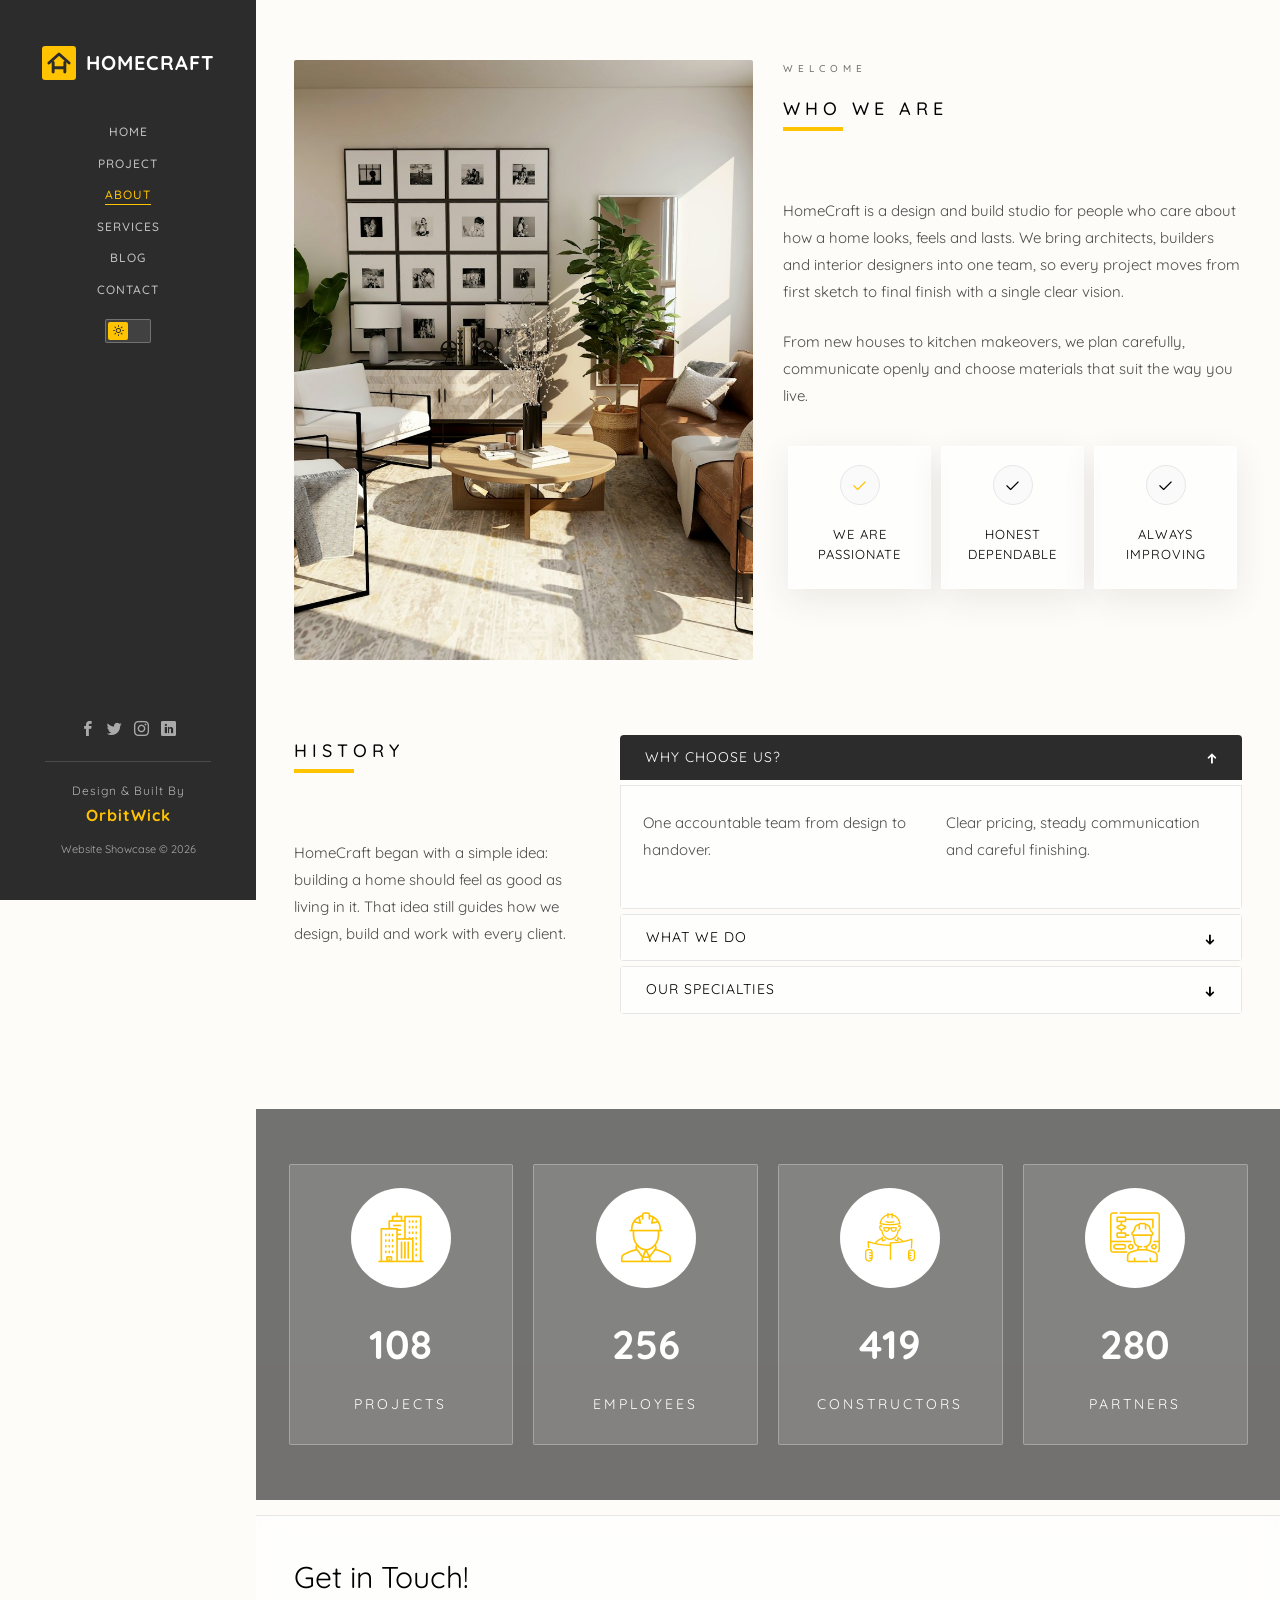
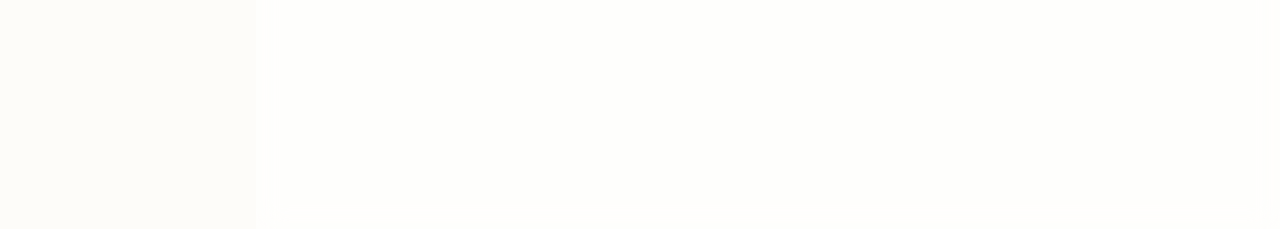
==== about.html @ 5b3f77ef "update" ====
<!DOCTYPE html>
<html lang="en">
	<head>
	<meta charset="utf-8">
	<meta http-equiv="X-UA-Compatible" content="IE=edge">
	<title>About Us | HomeCraft Design &amp; Build Studio</title>
	<meta name="viewport" content="width=device-width, initial-scale=1">
	<meta name="description" content="Meet HomeCraft, a design and build studio delivering dependable craftsmanship for homes and interiors.">
	<meta name="author" content="OrbitWick">
	<meta name="robots" content="index, follow, max-image-preview:large">
	<meta name="theme-color" content="#2C2C2C">
	<link rel="canonical" href="https://md-abdur-rahman-07.github.io/HomeCraft/about.html">
	<meta property="og:type" content="website">
	<meta property="og:site_name" content="HomeCraft">
	<meta property="og:title" content="About Us | HomeCraft Design &amp; Build Studio">
	<meta property="og:description" content="Meet HomeCraft, a design and build studio delivering dependable craftsmanship for homes and interiors.">
	<meta property="og:url" content="https://md-abdur-rahman-07.github.io/HomeCraft/about.html">
	<meta property="og:image" content="https://md-abdur-rahman-07.github.io/HomeCraft/images/img_bg_1.jpg">
	<meta name="twitter:card" content="summary_large_image">
	<meta name="twitter:title" content="About Us | HomeCraft Design &amp; Build Studio">
	<meta name="twitter:description" content="Meet HomeCraft, a design and build studio delivering dependable craftsmanship for homes and interiors.">
	<meta name="twitter:image" content="https://md-abdur-rahman-07.github.io/HomeCraft/images/img_bg_1.jpg">
	<link rel="icon" href="favicon.ico" sizes="32x32">
	<link rel="icon" href="favicon.svg" type="image/svg+xml">
	<link rel="apple-touch-icon" href="apple-touch-icon.png">
	<script>try{if(localStorage.getItem('hc-theme')==='dark')document.documentElement.setAttribute('data-theme','dark')}catch(e){}</script>
	<script type="application/ld+json">{"@context": "https://schema.org", "@type": "WebPage", "name": "About Us | HomeCraft Design & Build Studio", "url": "https://md-abdur-rahman-07.github.io/HomeCraft/about.html", "description": "Meet HomeCraft, a design and build studio delivering dependable craftsmanship for homes and interiors.", "inLanguage": "en", "creator": {"@type": "Organization", "name": "OrbitWick", "url": "https://orbitwick.com"}}</script>

	<link href="https://fonts.googleapis.com/css?family=Quicksand:300,400,500,700&display=swap" rel="stylesheet">
	
	<!-- Animate.css -->
	<link rel="stylesheet" href="css/animate.css">
	<!-- Icomoon Icon Fonts-->
	<link rel="stylesheet" href="css/icomoon.css">
	<!-- Bootstrap  -->
	<link rel="stylesheet" href="css/bootstrap.css">
	<!-- Flexslider  -->
	<link rel="stylesheet" href="css/flexslider.css">
	<!-- Flaticons  -->
	<link rel="stylesheet" href="fonts/flaticon/font/flaticon.css">
	<!-- Owl Carousel -->
	<link rel="stylesheet" href="css/owl.carousel.min.css">
	<link rel="stylesheet" href="css/owl.theme.default.min.css">
	<!-- Theme style  -->
	<link rel="stylesheet" href="css/style.css">
	<!-- HomeCraft theme, and glass -->
	<link rel="stylesheet" href="css/homecraft.css">

	<!-- Modernizr JS -->
	<script src="js/modernizr-2.6.2.min.js"></script>
	<!-- FOR IE9 below -->
	<!--[if lt IE 9]>
	<script src="js/respond.min.js"></script>
	<![endif]-->

	</head>
	<body>
	<div id="hc-page">
		<a href="#" aria-label="Toggle menu" class="js-hc-nav-toggle hc-nav-toggle"><i></i></a>
		<aside id="hc-aside" role="complementary" class="border js-fullheight">
			<div id="hc-logo"><a href="index.html"><svg class="logo-mark" viewBox="0 0 64 64" aria-hidden="true"><rect width="64" height="64" rx="6" fill="#FFC300"/><path d="M13 32 32 15l19 17" fill="none" stroke="#2C2C2C" stroke-width="5.5" stroke-linecap="round" stroke-linejoin="round"/><path d="M21 31v18M43 31v18M21 41h22" fill="none" stroke="#2C2C2C" stroke-width="5.5" stroke-linecap="round"/></svg><span>HomeCraft</span></a></div>
			<nav id="hc-main-menu" role="navigation">
				<ul>
					<li><a href="index.html">Home</a></li>
					<li><a href="work.html">Project</a></li>
					<li class="hc-active"><a href="about.html">About</a></li>
					<li><a href="services.html">Services</a></li>
					<li><a href="blog.html">Blog</a></li>
					<li><a href="contact.html">Contact</a></li>
				</ul>
				<button type="button" class="theme-toggle" aria-label="Switch to dark theme"><i class="icon-sun2" aria-hidden="true"></i></button>
			</nav>

			<div class="hc-footer">
				<ul>
					<li><a href="#" aria-label="Facebook"><i class="icon-facebook2"></i></a></li>
					<li><a href="#" aria-label="Twitter"><i class="icon-twitter2"></i></a></li>
					<li><a href="#" aria-label="Instagram"><i class="icon-instagram"></i></a></li>
					<li><a href="#" aria-label="LinkedIn"><i class="icon-linkedin2"></i></a></li>
				</ul>
				<p class="credit">Design &amp; Built By <a href="https://orbitwick.com" target="_blank" rel="noopener">OrbitWick</a></p>
				<p class="copyright">Website Showcase &copy; 2026</p>
			</div>

		</aside>

		<div id="hc-main">

			<div class="hc-about">
				<div class="hc-narrow-content">
					<div class="row row-bottom-padded-md">
						<div class="col-md-6">
							<div class="about-img animate-box" role="img" aria-label="Sunlit HomeCraft living room" data-animate-effect="fadeInLeft" style="background-image: url(images/about.jpg);">
							</div>
						</div>
						<div class="col-md-6 animate-box" data-animate-effect="fadeInLeft">
							<div class="about-desc">
								<span class="heading-meta">Welcome</span>
								<h1 class="hc-heading">Who we are</h1>
								<p>HomeCraft is a design and build studio for people who care about how a home looks, feels and lasts. We bring architects, builders and interior designers into one team, so every project moves from first sketch to final finish with a single clear vision.</p>
								<p>From new houses to kitchen makeovers, we plan carefully, communicate openly and choose materials that suit the way you live.</p>
							</div>
							<div class="row padding">
								<div class="col-md-4 no-gutters animate-box" data-animate-effect="fadeInLeft">
									<a href="#" class="steps active">
										<p class="icon"><span><i class="icon-check"></i></span></p>
										<h3>We are <br>passionate</h3>
									</a>
								</div>
								<div class="col-md-4 no-gutters animate-box" data-animate-effect="fadeInLeft">
									<a href="#" class="steps">
										<p class="icon"><span><i class="icon-check"></i></span></p>
										<h3>Honest <br>Dependable</h3>
									</a>
								</div>
								<div class="col-md-4 no-gutters animate-box" data-animate-effect="fadeInLeft">
									<a href="#" class="steps">
										<p class="icon"><span><i class="icon-check"></i></span></p>
										<h3>Always <br>Improving</h3>
									</a>
								</div>
							</div>
						</div>
					</div>
					<div class="row">
						<div class="col-md-4 animate-box" data-animate-effect="fadeInLeft">
							<h2 class="hc-heading">History</h2>
							<p>HomeCraft began with a simple idea: building a home should feel as good as living in it. That idea still guides how we design, build and work with every client.</p>
						</div>
						<div class="col-md-8 animate-box" data-animate-effect="fadeInRight">
							<div class="fancy-collapse-panel">
								<div class="panel-group" id="accordion" role="tablist" aria-multiselectable="true">
									<div class="panel panel-default">
									    <div class="panel-heading" role="tab" id="headingOne">
									        <h4 class="panel-title">
									            <a data-toggle="collapse" data-parent="#accordion" href="#collapseOne" aria-expanded="true" aria-controls="collapseOne">Why choose us?
									            </a>
									        </h4>
									    </div>
									    <div id="collapseOne" class="panel-collapse collapse in" role="tabpanel" aria-labelledby="headingOne">
									         <div class="panel-body">
									            <div class="row">
										      		<div class="col-md-6">
										      			<p>One accountable team from design to handover.</p>
										      		</div>
										      		<div class="col-md-6">
										      			<p>Clear pricing, steady communication and careful finishing.</p>
										      		</div>
										      	</div>
									         </div>
									    </div>
									</div>
									<div class="panel panel-default">
									    <div class="panel-heading" role="tab" id="headingTwo">
									        <h4 class="panel-title">
									            <a class="collapsed" data-toggle="collapse" data-parent="#accordion" href="#collapseTwo" aria-expanded="false" aria-controls="collapseTwo">What we do
									            </a>
									        </h4>
									    </div>
									    <div id="collapseTwo" class="panel-collapse collapse" role="tabpanel" aria-labelledby="headingTwo">
									        <div class="panel-body">
									            <p>We take care of <strong>every stage</strong> of a home project, from concept and permits to construction, finishing and interior styling, with one team responsible throughout.</p>
													<ul>
														<li>Design, planning and construction</li>
														<li>Remodeling and interior styling</li>
													</ul>
									        </div>
									    </div>
									</div>
									<div class="panel panel-default">
									    <div class="panel-heading" role="tab" id="headingThree">
									        <h4 class="panel-title">
									            <a class="collapsed" data-toggle="collapse" data-parent="#accordion" href="#collapseThree" aria-expanded="false" aria-controls="collapseThree">Our specialties
									            </a>
									        </h4>
									    </div>
									    <div id="collapseThree" class="panel-collapse collapse" role="tabpanel" aria-labelledby="headingThree">
									        <div class="panel-body">
									            <p>We take care of <strong>every stage</strong> of a home project, from concept and permits to construction, finishing and interior styling, with one team responsible throughout.</p>	
									        </div>
									    </div>
									</div>
								</div>
							</div>
						</div>
					</div>
				</div>
			</div>
			
			
			<div id="hc-counter" class="hc-counters" style="background-image: url(images/cover_bg_1.jpg);" data-stellar-background-ratio="0.5">
				<div class="overlay"></div>
				<div class="hc-narrow-content">
					<div class="row">
					</div>
					<div class="row">
						<div class="col-md-3 text-center animate-box">
							<span class="icon"><i class="flaticon-skyline"></i></span>
							<span class="hc-counter js-counter" data-from="0" data-to="1539" data-speed="5000" data-refresh-interval="50"></span>
							<span class="hc-counter-label">Projects</span>
						</div>
						<div class="col-md-3 text-center animate-box">
							<span class="icon"><i class="flaticon-engineer"></i></span>
							<span class="hc-counter js-counter" data-from="0" data-to="3653" data-speed="5000" data-refresh-interval="50"></span>
							<span class="hc-counter-label">Employees</span>
						</div>
						<div class="col-md-3 text-center animate-box">
							<span class="icon"><i class="flaticon-architect-with-helmet"></i></span>
							<span class="hc-counter js-counter" data-from="0" data-to="5987" data-speed="5000" data-refresh-interval="50"></span>
							<span class="hc-counter-label">Constructors</span>
						</div>
						<div class="col-md-3 text-center animate-box">
							<span class="icon"><i class="flaticon-worker"></i></span>
							<span class="hc-counter js-counter" data-from="0" data-to="3999" data-speed="5000" data-refresh-interval="50"></span>
							<span class="hc-counter-label">Partners</span>
						</div>
					</div>
				</div>
			</div>

			<div id="get-in-touch" class="hc-bg-color">
				<div class="hc-narrow-content">
					<div class="row">
						<div class="col-md-6 animate-box" data-animate-effect="fadeInLeft">
							<h2>Get in Touch!</h2>
						</div>
					</div>
					<div class="row">
						<div class="col-md-6 col-md-offset-3 col-md-pull-3 animate-box" data-animate-effect="fadeInLeft">
							<p class="hc-lead">Planning a new home or a remodel? Tell us about your space and we will help you shape it.</p>
							<p><a href="contact.html" class="btn btn-primary btn-learn">Contact us</a></p>
						</div>
						
					</div>
				</div>
			</div>
		</div>
	</div>

	<!-- jQuery -->
	<script src="js/jquery.min.js"></script>
	<!-- jQuery Easing -->
	<script src="js/jquery.easing.1.3.js"></script>
	<!-- Bootstrap -->
	<script src="js/bootstrap.min.js"></script>
	<!-- Waypoints -->
	<script src="js/jquery.waypoints.min.js"></script>
	<!-- Flexslider -->
	<script src="js/jquery.flexslider-min.js"></script>
	<!-- Sticky Kit -->
	<script src="js/sticky-kit.min.js"></script>
	<!-- Owl carousel -->
	<script src="js/owl.carousel.min.js"></script>
	<!-- Counters -->
	<script src="js/jquery.countTo.js"></script>
	
	
	<!-- MAIN JS -->
	<script src="js/main.js"></script>

	</body>
</html>
---- css/icomoon.css ----
@font-face {
  font-family: 'icomoon';
  src:  url('fonts/icomoon.eot?6py85u');
  src:  url('fonts/icomoon.eot?6py85u#iefix') format('embedded-opentype'),
    url('fonts/icomoon.ttf?6py85u') format('truetype'),
    url('fonts/icomoon.woff?6py85u') format('woff'),
    url('fonts/icomoon.svg?6py85u#icomoon') format('svg');
  font-weight: normal;
  font-style: normal;
}

[class^="icon-"], [class*=" icon-"] {
  /* use !important to prevent issues with browser extensions that change fonts */
  font-family: 'icomoon' !important;
  speak: none;
  font-style: normal;
  font-weight: normal;
  font-variant: normal;
  text-transform: none;
  line-height: 1;

  /* Better Font Rendering =========== */
  -webkit-font-smoothing: antialiased;
  -moz-osx-font-smoothing: grayscale;
}

.icon-times:before {
  content: "\e930";
}
.icon-tick:before {
  content: "\e931";
}
.icon-plus:before {
  content: "\e932";
}
.icon-minus:before {
  content: "\e933";
}
.icon-equals:before {
  content: "\e934";
}
.icon-divide:before {
  content: "\e935";
}
.icon-chevron-right:before {
  content: "\e936";
}
.icon-chevron-left:before {
  content: "\e937";
}
.icon-arrow-right-thick:before {
  content: "\e938";
}
.icon-arrow-left-thick:before {
  content: "\e939";
}
.icon-th-small:before {
  content: "\e93a";
}
.icon-th-menu:before {
  content: "\e93b";
}
.icon-th-list:before {
  content: "\e93c";
}
.icon-th-large:before {
  content: "\e93d";
}
.icon-home:before {
  content: "\e93e";
}
.icon-arrow-forward:before {
  content: "\e93f";
}
.icon-arrow-back:before {
  content: "\e940";
}
.icon-rss:before {
  content: "\e941";
}
.icon-location:before {
  content: "\e942";
}
.icon-link:before {
  content: "\e943";
}
.icon-image:before {
  content: "\e944";
}
.icon-arrow-up-thick:before {
  content: "\e945";
}
.icon-arrow-down-thick:before {
  content: "\e946";
}
.icon-starburst:before {
  content: "\e947";
}
.icon-starburst-outline:before {
  content: "\e948";
}
.icon-star3:before {
  content: "\e949";
}
.icon-flow-children:before {
  content: "\e94a";
}
.icon-export:before {
  content: "\e94b";
}
.icon-delete2:before {
  content: "\e94c";
}
.icon-delete-outline:before {
  content: "\e94d";
}
.icon-cloud-storage:before {
  content: "\e94e";
}
.icon-wi-fi:before {
  content: "\e94f";
}
.icon-heart:before {
  content: "\e950";
}
.icon-flash:before {
  content: "\e951";
}
.icon-cancel:before {
  content: "\e952";
}
.icon-backspace:before {
  content: "\e953";
}
.icon-attachment:before {
  content: "\e954";
}
.icon-arrow-move:before {
  content: "\e955";
}
.icon-warning:before {
  content: "\e956";
}
.icon-user:before {
  content: "\e957";
}
.icon-radar:before {
  content: "\e958";
}
.icon-lock-open:before {
  content: "\e959";
}
.icon-lock-closed:before {
  content: "\e95a";
}
.icon-location-arrow:before {
  content: "\e95b";
}
.icon-info:before {
  content: "\e95c";
}
.icon-user-delete:before {
  content: "\e95d";
}
.icon-user-add:before {
  content: "\e95e";
}
.icon-media-pause:before {
  content: "\e95f";
}
.icon-group:before {
  content: "\e960";
}
.icon-chart-pie:before {
  content: "\e961";
}
.icon-chart-line:before {
  content: "\e962";
}
.icon-chart-bar:before {
  content: "\e963";
}
.icon-chart-area:before {
  content: "\e964";
}
.icon-video:before {
  content: "\e965";
}
.icon-point-of-interest:before {
  content: "\e966";
}
.icon-infinity:before {
  content: "\e967";
}
.icon-globe:before {
  content: "\e968";
}
.icon-eye:before {
  content: "\e969";
}
.icon-cog:before {
  content: "\e96a";
}
.icon-camera:before {
  content: "\e96b";
}
.icon-upload:before {
  content: "\e96c";
}
.icon-scissors:before {
  content: "\e96d";
}
.icon-refresh:before {
  content: "\e96e";
}
.icon-pin:before {
  content: "\e96f";
}
.icon-key:before {
  content: "\e970";
}
.icon-info-large:before {
  content: "\e971";
}
.icon-eject:before {
  content: "\e972";
}
.icon-download:before {
  content: "\e973";
}
.icon-zoom:before {
  content: "\e974";
}
.icon-zoom-out:before {
  content: "\e975";
}
.icon-zoom-in:before {
  content: "\e976";
}
.icon-sort-numerically:before {
  content: "\e977";
}
.icon-sort-alphabetically:before {
  content: "\e978";
}
.icon-input-checked:before {
  content: "\e979";
}
.icon-calender:before {
  content: "\e97a";
}
.icon-world2:before {
  content: "\e97b";
}
.icon-notes:before {
  content: "\e97c";
}
.icon-code:before {
  content: "\e97d";
}
.icon-arrow-sync:before {
  content: "\e97e";
}
.icon-arrow-shuffle:before {
  content: "\e97f";
}
.icon-arrow-repeat:before {
  content: "\e980";
}
.icon-arrow-minimise:before {
  content: "\e981";
}
.icon-arrow-maximise:before {
  content: "\e982";
}
.icon-arrow-loop:before {
  content: "\e983";
}
.icon-anchor:before {
  content: "\e984";
}
.icon-spanner:before {
  content: "\e985";
}
.icon-puzzle:before {
  content: "\e986";
}
.icon-power:before {
  content: "\e987";
}
.icon-plane:before {
  content: "\e988";
}
.icon-pi:before {
  content: "\e989";
}
.icon-phone:before {
  content: "\e98a";
}
.icon-microphone2:before {
  content: "\e98b";
}
.icon-media-rewind:before {
  content: "\e98c";
}
.icon-flag:before {
  content: "\e98d";
}
.icon-adjust-brightness:before {
  content: "\e98e";
}
.icon-waves:before {
  content: "\e98f";
}
.icon-social-twitter:before {
  content: "\e990";
}
.icon-social-facebook:before {
  content: "\e991";
}
.icon-social-dribbble:before {
  content: "\e992";
}
.icon-media-stop:before {
  content: "\e993";
}
.icon-media-record:before {
  content: "\e994";
}
.icon-media-play:before {
  content: "\e995";
}
.icon-media-fast-forward:before {
  content: "\e996";
}
.icon-media-eject:before {
  content: "\e997";
}
.icon-social-vimeo:before {
  content: "\e998";
}
.icon-social-tumbler:before {
  content: "\e999";
}
.icon-social-skype:before {
  content: "\e99a";
}
.icon-social-pinterest:before {
  content: "\e99b";
}
.icon-social-linkedin:before {
  content: "\e99c";
}
.icon-social-last-fm:before {
  content: "\e99d";
}
.icon-social-github:before {
  content: "\e99e";
}
.icon-social-flickr:before {
  content: "\e99f";
}
.icon-at:before {
  content: "\e9a0";
}
.icon-times-outline:before {
  content: "\e9a1";
}
.icon-plus-outline:before {
  content: "\e9a2";
}
.icon-minus-outline:before {
  content: "\e9a3";
}
.icon-tick-outline:before {
  content: "\e9a4";
}
.icon-th-large-outline:before {
  content: "\e9a5";
}
.icon-equals-outline:before {
  content: "\e9a6";
}
.icon-divide-outline:before {
  content: "\e9a7";
}
.icon-chevron-right-outline:before {
  content: "\e9a8";
}
.icon-chevron-left-outline:before {
  content: "\e9a9";
}
.icon-arrow-right-outline:before {
  content: "\e9aa";
}
.icon-arrow-left-outline:before {
  content: "\e9ab";
}
.icon-th-small-outline:before {
  content: "\e9ac";
}
.icon-th-menu-outline:before {
  content: "\e9ad";
}
.icon-th-list-outline:before {
  content: "\e9ae";
}
.icon-news2:before {
  content: "\e9b1";
}
.icon-home-outline:before {
  content: "\e9b2";
}
.icon-arrow-up-outline:before {
  content: "\e9b3";
}
.icon-arrow-forward-outline:before {
  content: "\e9b4";
}
.icon-arrow-down-outline:before {
  content: "\e9b5";
}
.icon-arrow-back-outline:before {
  content: "\e9b6";
}
.icon-trash3:before {
  content: "\e9b7";
}
.icon-rss-outline:before {
  content: "\e9b8";
}
.icon-message:before {
  content: "\e9b9";
}
.icon-location-outline:before {
  content: "\e9ba";
}
.icon-link-outline:before {
  content: "\e9bb";
}
.icon-image-outline:before {
  content: "\e9bc";
}
.icon-export-outline:before {
  content: "\e9bd";
}
.icon-cross:before {
  content: "\e9be";
}
.icon-wi-fi-outline:before {
  content: "\e9bf";
}
.icon-star-outline:before {
  content: "\e9c0";
}
.icon-media-pause-outline:before {
  content: "\e9c1";
}
.icon-mail:before {
  content: "\e9c2";
}
.icon-heart-outline:before {
  content: "\e9c3";
}
.icon-flash-outline:before {
  content: "\e9c4";
}
.icon-cancel-outline:before {
  content: "\e9c5";
}
.icon-beaker:before {
  content: "\e9c6";
}
.icon-arrow-move-outline:before {
  content: "\e9c7";
}
.icon-watch2:before {
  content: "\e9c8";
}
.icon-warning-outline:before {
  content: "\e9c9";
}
.icon-time:before {
  content: "\e9ca";
}
.icon-radar-outline:before {
  content: "\e9cb";
}
.icon-lock-open-outline:before {
  content: "\e9cc";
}
.icon-location-arrow-outline:before {
  content: "\e9cd";
}
.icon-info-outline:before {
  content: "\e9ce";
}
.icon-backspace-outline:before {
  content: "\e9cf";
}
.icon-attachment-outline:before {
  content: "\e9d0";
}
.icon-user-outline:before {
  content: "\e9d1";
}
.icon-user-delete-outline:before {
  content: "\e9d2";
}
.icon-user-add-outline:before {
  content: "\e9d3";
}
.icon-lock-closed-outline:before {
  content: "\e9d4";
}
.icon-group-outline:before {
  content: "\e9d5";
}
.icon-chart-pie-outline:before {
  content: "\e9d6";
}
.icon-chart-line-outline:before {
  content: "\e9d7";
}
.icon-chart-bar-outline:before {
  content: "\e9d8";
}
.icon-chart-area-outline:before {
  content: "\e9d9";
}
.icon-video-outline:before {
  content: "\e9da";
}
.icon-point-of-interest-outline:before {
  content: "\e9db";
}
.icon-map:before {
  content: "\e9dc";
}
.icon-key-outline:before {
  content: "\e9dd";
}
.icon-infinity-outline:before {
  content: "\e9de";
}
.icon-globe-outline:before {
  content: "\e9df";
}
.icon-eye-outline:before {
  content: "\e9e0";
}
.icon-cog-outline:before {
  content: "\e9e1";
}
.icon-camera-outline:before {
  content: "\e9e2";
}
.icon-upload-outline:before {
  content: "\e9e3";
}
.icon-support:before {
  content: "\e9e4";
}
.icon-scissors-outline:before {
  content: "\e9e5";
}
.icon-refresh-outline:before {
  content: "\e9e6";
}
.icon-info-large-outline:before {
  content: "\e9e7";
}
.icon-eject-outline:before {
  content: "\e9e8";
}
.icon-download-outline:before {
  content: "\e9e9";
}
.icon-battery-mid:before {
  content: "\e9ea";
}
.icon-battery-low:before {
  content: "\e9eb";
}
.icon-battery-high:before {
  content: "\e9ec";
}
.icon-zoom-outline:before {
  content: "\e9ed";
}
.icon-zoom-out-outline:before {
  content: "\e9ee";
}
.icon-zoom-in-outline:before {
  content: "\e9ef";
}
.icon-tag3:before {
  content: "\e9f0";
}
.icon-tabs-outline:before {
  content: "\e9f1";
}
.icon-pin-outline:before {
  content: "\e9f2";
}
.icon-message-typing:before {
  content: "\e9f3";
}
.icon-directions:before {
  content: "\e9f4";
}
.icon-battery-full:before {
  content: "\e9f5";
}
.icon-battery-charge:before {
  content: "\e9f6";
}
.icon-pipette:before {
  content: "\e9f7";
}
.icon-pencil:before {
  content: "\e9f8";
}
.icon-folder:before {
  content: "\e9f9";
}
.icon-folder-delete:before {
  content: "\e9fa";
}
.icon-folder-add:before {
  content: "\e9fb";
}
.icon-edit:before {
  content: "\e9fc";
}
.icon-document:before {
  content: "\e9fd";
}
.icon-document-delete:before {
  content: "\e9fe";
}
.icon-document-add:before {
  content: "\e9ff";
}
.icon-brush:before {
  content: "\ea00";
}
.icon-thumbs-up:before {
  content: "\ea01";
}
.icon-thumbs-down:before {
  content: "\ea02";
}
.icon-pen:before {
  content: "\ea03";
}
.icon-sort-numerically-outline:before {
  content: "\ea04";
}
.icon-sort-alphabetically-outline:before {
  content: "\ea05";
}
.icon-social-last-fm-circular:before {
  content: "\ea06";
}
.icon-social-github-circular:before {
  content: "\ea07";
}
.icon-compass:before {
  content: "\ea08";
}
.icon-bookmark:before {
  content: "\ea09";
}
.icon-input-checked-outline:before {
  content: "\ea0a";
}
.icon-code-outline:before {
  content: "\ea0b";
}
.icon-calender-outline:before {
  content: "\ea0c";
}
.icon-business-card:before {
  content: "\ea0d";
}
.icon-arrow-up:before {
  content: "\ea0e";
}
.icon-arrow-sync-outline:before {
  content: "\ea0f";
}
.icon-arrow-right:before {
  content: "\ea10";
}
.icon-arrow-repeat-outline:before {
  content: "\ea11";
}
.icon-arrow-loop-outline:before {
  content: "\ea12";
}
.icon-arrow-left:before {
  content: "\ea13";
}
.icon-flow-switch:before {
  content: "\ea14";
}
.icon-flow-parallel:before {
  content: "\ea15";
}
.icon-flow-merge:before {
  content: "\ea16";
}
.icon-document-text:before {
  content: "\ea17";
}
.icon-clipboard:before {
  content: "\ea18";
}
.icon-calculator:before {
  content: "\ea19";
}
.icon-arrow-minimise-outline:before {
  content: "\ea1a";
}
.icon-arrow-maximise-outline:before {
  content: "\ea1b";
}
.icon-arrow-down:before {
  content: "\ea1c";
}
.icon-gift:before {
  content: "\ea1d";
}
.icon-film:before {
  content: "\ea1e";
}
.icon-database:before {
  content: "\ea1f";
}
.icon-bell:before {
  content: "\ea20";
}
.icon-anchor-outline:before {
  content: "\ea21";
}
.icon-adjust-contrast:before {
  content: "\ea22";
}
.icon-world-outline:before {
  content: "\ea23";
}
.icon-shopping-bag:before {
  content: "\ea24";
}
.icon-power-outline:before {
  content: "\ea25";
}
.icon-notes-outline:before {
  content: "\ea26";
}
.icon-device-tablet:before {
  content: "\ea27";
}
.icon-device-phone:before {
  content: "\ea28";
}
.icon-device-laptop:before {
  content: "\ea29";
}
.icon-device-desktop:before {
  content: "\ea2a";
}
.icon-briefcase:before {
  content: "\ea2b";
}
.icon-stopwatch:before {
  content: "\ea2c";
}
.icon-spanner-outline:before {
  content: "\ea2d";
}
.icon-puzzle-outline:before {
  content: "\ea2e";
}
.icon-printer:before {
  content: "\ea2f";
}
.icon-pi-outline:before {
  content: "\ea30";
}
.icon-lightbulb:before {
  content: "\ea31";
}
.icon-flag-outline:before {
  content: "\ea32";
}
.icon-contacts:before {
  content: "\ea33";
}
.icon-archive2:before {
  content: "\ea34";
}
.icon-weather-stormy:before {
  content: "\ea35";
}
.icon-weather-shower:before {
  content: "\ea36";
}
.icon-weather-partly-sunny:before {
  content: "\ea37";
}
.icon-weather-downpour:before {
  content: "\ea38";
}
.icon-weather-cloudy:before {
  content: "\ea39";
}
.icon-plane-outline:before {
  content: "\ea3a";
}
.icon-phone-outline:before {
  content: "\ea3b";
}
.icon-microphone-outline:before {
  content: "\ea3c";
}
.icon-weather-windy:before {
  content: "\ea3d";
}
.icon-weather-windy-cloudy:before {
  content: "\ea3e";
}
.icon-weather-sunny:before {
  content: "\ea3f";
}
.icon-weather-snow:before {
  content: "\ea40";
}
.icon-weather-night:before {
  content: "\ea41";
}
.icon-media-stop-outline:before {
  content: "\ea42";
}
.icon-media-rewind-outline:before {
  content: "\ea43";
}
.icon-media-record-outline:before {
  content: "\ea44";
}
.icon-media-play-outline:before {
  content: "\ea45";
}
.icon-media-fast-forward-outline:before {
  content: "\ea46";
}
.icon-media-eject-outline:before {
  content: "\ea47";
}
.icon-wine:before {
  content: "\ea48";
}
.icon-waves-outline:before {
  content: "\ea49";
}
.icon-ticket:before {
  content: "\ea4a";
}
.icon-tags:before {
  content: "\ea4b";
}
.icon-plug:before {
  content: "\ea4c";
}
.icon-headphones:before {
  content: "\ea4d";
}
.icon-credit-card:before {
  content: "\ea4e";
}
.icon-coffee:before {
  content: "\ea4f";
}
.icon-book:before {
  content: "\ea50";
}
.icon-beer:before {
  content: "\ea51";
}
.icon-volume2:before {
  content: "\ea52";
}
.icon-volume-up:before {
  content: "\ea53";
}
.icon-volume-mute:before {
  content: "\ea54";
}
.icon-volume-down:before {
  content: "\ea55";
}
.icon-social-vimeo-circular:before {
  content: "\ea56";
}
.icon-social-twitter-circular:before {
  content: "\ea57";
}
.icon-social-pinterest-circular:before {
  content: "\ea58";
}
.icon-social-linkedin-circular:before {
  content: "\ea59";
}
.icon-social-facebook-circular:before {
  content: "\ea5a";
}
.icon-social-dribbble-circular:before {
  content: "\ea5b";
}
.icon-tree:before {
  content: "\ea5c";
}
.icon-thermometer2:before {
  content: "\ea5d";
}
.icon-social-tumbler-circular:before {
  content: "\ea5e";
}
.icon-social-skype-outline:before {
  content: "\ea5f";
}
.icon-social-flickr-circular:before {
  content: "\ea60";
}
.icon-social-at-circular:before {
  content: "\ea61";
}
.icon-shopping-cart:before {
  content: "\ea62";
}
.icon-messages:before {
  content: "\ea63";
}
.icon-leaf:before {
  content: "\ea64";
}
.icon-feather:before {
  content: "\ea65";
}
.icon-eye2:before {
  content: "\e064";
}
.icon-paper-clip:before {
  content: "\e065";
}
.icon-mail5:before {
  content: "\e066";
}
.icon-toggle:before {
  content: "\e067";
}
.icon-layout:before {
  content: "\e068";
}
.icon-link2:before {
  content: "\e069";
}
.icon-bell2:before {
  content: "\e06a";
}
.icon-lock3:before {
  content: "\e06b";
}
.icon-unlock:before {
  content: "\e06c";
}
.icon-ribbon2:before {
  content: "\e06d";
}
.icon-image2:before {
  content: "\e06e";
}
.icon-signal:before {
  content: "\e06f";
}
.icon-target3:before {
  content: "\e070";
}
.icon-clipboard3:before {
  content: "\e071";
}
.icon-clock3:before {
  content: "\e072";
}
.icon-watch:before {
  content: "\e073";
}
.icon-air-play:before {
  content: "\e074";
}
.icon-camera3:before {
  content: "\e075";
}
.icon-video2:before {
  content: "\e076";
}
.icon-disc:before {
  content: "\e077";
}
.icon-printer3:before {
  content: "\e078";
}
.icon-monitor:before {
  content: "\e079";
}
.icon-server:before {
  content: "\e07a";
}
.icon-cog2:before {
  content: "\e07b";
}
.icon-heart3:before {
  content: "\e07c";
}
.icon-paragraph:before {
  content: "\e07d";
}
.icon-align-justify:before {
  content: "\e07e";
}
.icon-align-left:before {
  content: "\e07f";
}
.icon-align-center:before {
  content: "\e080";
}
.icon-align-right:before {
  content: "\e081";
}
.icon-book2:before {
  content: "\e082";
}
.icon-layers2:before {
  content: "\e083";
}
.icon-stack2:before {
  content: "\e084";
}
.icon-stack-2:before {
  content: "\e085";
}
.icon-paper:before {
  content: "\e086";
}
.icon-paper-stack:before {
  content: "\e087";
}
.icon-search3:before {
  content: "\e088";
}
.icon-zoom-in2:before {
  content: "\e089";
}
.icon-zoom-out2:before {
  content: "\e08a";
}
.icon-reply2:before {
  content: "\e08b";
}
.icon-circle-plus:before {
  content: "\e08c";
}
.icon-circle-minus:before {
  content: "\e08d";
}
.icon-circle-check:before {
  content: "\e08e";
}
.icon-circle-cross:before {
  content: "\e08f";
}
.icon-square-plus:before {
  content: "\e090";
}
.icon-square-minus:before {
  content: "\e091";
}
.icon-square-check:before {
  content: "\e092";
}
.icon-square-cross:before {
  content: "\e093";
}
.icon-microphone:before {
  content: "\e094";
}
.icon-record:before {
  content: "\e095";
}
.icon-skip-back:before {
  content: "\e096";
}
.icon-rewind:before {
  content: "\e097";
}
.icon-play4:before {
  content: "\e098";
}
.icon-pause3:before {
  content: "\e099";
}
.icon-stop3:before {
  content: "\e09a";
}
.icon-fast-forward:before {
  content: "\e09b";
}
.icon-skip-forward:before {
  content: "\e09c";
}
.icon-shuffle2:before {
  content: "\e09d";
}
.icon-repeat:before {
  content: "\e09e";
}
.icon-folder2:before {
  content: "\e09f";
}
.icon-umbrella:before {
  content: "\e0a0";
}
.icon-moon:before {
  content: "\e0a1";
}
.icon-thermometer:before {
  content: "\e0a2";
}
.icon-drop:before {
  content: "\e0a3";
}
.icon-sun2:before {
  content: "\e0a4";
}
.icon-cloud3:before {
  content: "\e0a5";
}
.icon-cloud-upload2:before {
  content: "\e0a6";
}
.icon-cloud-download2:before {
  content: "\e0a7";
}
.icon-upload4:before {
  content: "\e0a8";
}
.icon-download4:before {
  content: "\e0a9";
}
.icon-location3:before {
  content: "\e0aa";
}
.icon-location-2:before {
  content: "\e0ab";
}
.icon-map3:before {
  content: "\e0ac";
}
.icon-battery:before {
  content: "\e0ad";
}
.icon-head:before {
  content: "\e0ae";
}
.icon-briefcase3:before {
  content: "\e0af";
}
.icon-speech-bubble:before {
  content: "\e0b0";
}
.icon-anchor2:before {
  content: "\e0b1";
}
.icon-globe2:before {
  content: "\e0b2";
}
.icon-box:before {
  content: "\e0b3";
}
.icon-reload:before {
  content: "\e0b4";
}
.icon-share3:before {
  content: "\e0b5";
}
.icon-marquee:before {
  content: "\e0b6";
}
.icon-marquee-plus:before {
  content: "\e0b7";
}
.icon-marquee-minus:before {
  content: "\e0b8";
}
.icon-tag:before {
  content: "\e0b9";
}
.icon-power2:before {
  content: "\e0ba";
}
.icon-command2:before {
  content: "\e0bb";
}
.icon-alt:before {
  content: "\e0bc";
}
.icon-esc:before {
  content: "\e0bd";
}
.icon-bar-graph:before {
  content: "\e0be";
}
.icon-bar-graph-2:before {
  content: "\e0bf";
}
.icon-pie-graph:before {
  content: "\e0c0";
}
.icon-star:before {
  content: "\e0c1";
}
.icon-arrow-left3:before {
  content: "\e0c2";
}
.icon-arrow-right3:before {
  content: "\e0c3";
}
.icon-arrow-up3:before {
  content: "\e0c4";
}
.icon-arrow-down3:before {
  content: "\e0c5";
}
.icon-volume:before {
  content: "\e0c6";
}
.icon-mute:before {
  content: "\e0c7";
}
.icon-content-right:before {
  content: "\e100";
}
.icon-content-left:before {
  content: "\e101";
}
.icon-grid2:before {
  content: "\e102";
}
.icon-grid-2:before {
  content: "\e103";
}
.icon-columns:before {
  content: "\e104";
}
.icon-loader:before {
  content: "\e105";
}
.icon-bag:before {
  content: "\e106";
}
.icon-ban:before {
  content: "\e107";
}
.icon-flag3:before {
  content: "\e108";
}
.icon-trash:before {
  content: "\e109";
}
.icon-expand2:before {
  content: "\e110";
}
.icon-contract:before {
  content: "\e111";
}
.icon-maximize:before {
  content: "\e112";
}
.icon-minimize:before {
  content: "\e113";
}
.icon-plus2:before {
  content: "\e114";
}
.icon-minus2:before {
  content: "\e115";
}
.icon-check:before {
  content: "\e116";
}
.icon-cross2:before {
  content: "\e117";
}
.icon-move:before {
  content: "\e118";
}
.icon-delete:before {
  content: "\e119";
}
.icon-menu5:before {
  content: "\e120";
}
.icon-archive:before {
  content: "\e121";
}
.icon-inbox:before {
  content: "\e122";
}
.icon-outbox:before {
  content: "\e123";
}
.icon-file:before {
  content: "\e124";
}
.icon-file-add:before {
  content: "\e125";
}
.icon-file-subtract:before {
  content: "\e126";
}
.icon-help:before {
  content: "\e127";
}
.icon-open:before {
  content: "\e128";
}
.icon-ellipsis:before {
  content: "\e129";
}
.icon-heart4:before {
  content: "\e900";
}
.icon-cloud4:before {
  content: "\e901";
}
.icon-star2:before {
  content: "\e902";
}
.icon-tv2:before {
  content: "\e903";
}
.icon-sound:before {
  content: "\e904";
}
.icon-video3:before {
  content: "\e905";
}
.icon-trash2:before {
  content: "\e906";
}
.icon-user2:before {
  content: "\e907";
}
.icon-key3:before {
  content: "\e908";
}
.icon-search4:before {
  content: "\e909";
}
.icon-settings:before {
  content: "\e90a";
}
.icon-camera4:before {
  content: "\e90b";
}
.icon-tag2:before {
  content: "\e90c";
}
.icon-lock4:before {
  content: "\e90d";
}
.icon-bulb:before {
  content: "\e90e";
}
.icon-pen2:before {
  content: "\e90f";
}
.icon-diamond:before {
  content: "\e910";
}
.icon-display2:before {
  content: "\e911";
}
.icon-location4:before {
  content: "\e912";
}
.icon-eye3:before {
  content: "\e913";
}
.icon-bubble3:before {
  content: "\e914";
}
.icon-stack3:before {
  content: "\e915";
}
.icon-cup:before {
  content: "\e916";
}
.icon-phone3:before {
  content: "\e917";
}
.icon-news:before {
  content: "\e918";
}
.icon-mail6:before {
  content: "\e919";
}
.icon-like:before {
  content: "\e91a";
}
.icon-photo:before {
  content: "\e91b";
}
.icon-note:before {
  content: "\e91c";
}
.icon-clock4:before {
  content: "\e91d";
}
.icon-paperplane:before {
  content: "\e91e";
}
.icon-params:before {
  content: "\e91f";
}
.icon-banknote:before {
  content: "\e920";
}
.icon-data:before {
  content: "\e921";
}
.icon-music2:before {
  content: "\e922";
}
.icon-megaphone2:before {
  content: "\e923";
}
.icon-study:before {
  content: "\e924";
}
.icon-lab2:before {
  content: "\e925";
}
.icon-food:before {
  content: "\e926";
}
.icon-t-shirt:before {
  content: "\e927";
}
.icon-fire2:before {
  content: "\e928";
}
.icon-clip:before {
  content: "\e929";
}
.icon-shop:before {
  content: "\e92a";
}
.icon-calendar3:before {
  content: "\e92b";
}
.icon-wallet2:before {
  content: "\e92c";
}
.icon-vynil:before {
  content: "\e92d";
}
.icon-truck2:before {
  content: "\e92e";
}
.icon-world:before {
  content: "\e92f";
}
.icon-spinner6:before {
  content: "\e9af";
}
.icon-spinner7:before {
  content: "\e9b0";
}
.icon-amazon:before {
  content: "\eab7";
}
.icon-google:before {
  content: "\eab8";
}
.icon-google2:before {
  content: "\eab9";
}
.icon-google3:before {
  content: "\eaba";
}
.icon-google-plus:before {
  content: "\eabb";
}
.icon-google-plus2:before {
  content: "\eabc";
}
.icon-google-plus3:before {
  content: "\eabd";
}
.icon-hangouts:before {
  content: "\eabe";
}
.icon-google-drive:before {
  content: "\eabf";
}
.icon-facebook2:before {
  content: "\eac0";
}
.icon-facebook22:before {
  content: "\eac1";
}
.icon-instagram:before {
  content: "\eac2";
}
.icon-whatsapp:before {
  content: "\eac3";
}
.icon-spotify:before {
  content: "\eac4";
}
.icon-telegram:before {
  content: "\eac5";
}
.icon-twitter2:before {
  content: "\eac6";
}
.icon-vine:before {
  content: "\eac7";
}
.icon-vk:before {
  content: "\eac8";
}
.icon-renren:before {
  content: "\eac9";
}
.icon-sina-weibo:before {
  content: "\eaca";
}
.icon-rss2:before {
  content: "\eacb";
}
.icon-rss22:before {
  content: "\eacc";
}
.icon-youtube:before {
  content: "\eacd";
}
.icon-youtube2:before {
  content: "\eace";
}
.icon-twitch:before {
  content: "\eacf";
}
.icon-vimeo:before {
  content: "\ead0";
}
.icon-vimeo2:before {
  content: "\ead1";
}
.icon-lanyrd:before {
  content: "\ead2";
}
.icon-flickr:before {
  content: "\ead3";
}
.icon-flickr2:before {
  content: "\ead4";
}
.icon-flickr3:before {
  content: "\ead5";
}
.icon-flickr4:before {
  content: "\ead6";
}
.icon-dribbble2:before {
  content: "\ead7";
}
.icon-behance:before {
  content: "\ead8";
}
.icon-behance2:before {
  content: "\ead9";
}
.icon-deviantart:before {
  content: "\eada";
}
.icon-500px:before {
  content: "\eadb";
}
.icon-steam:before {
  content: "\eadc";
}
.icon-steam2:before {
  content: "\eadd";
}
.icon-dropbox:before {
  content: "\eade";
}
.icon-onedrive:before {
  content: "\eadf";
}
.icon-github:before {
  content: "\eae0";
}
.icon-npm:before {
  content: "\eae1";
}
.icon-basecamp:before {
  content: "\eae2";
}
.icon-trello:before {
  content: "\eae3";
}
.icon-wordpress:before {
  content: "\eae4";
}
.icon-joomla:before {
  content: "\eae5";
}
.icon-ello:before {
  content: "\eae6";
}
.icon-blogger:before {
  content: "\eae7";
}
.icon-blogger2:before {
  content: "\eae8";
}
.icon-tumblr2:before {
  content: "\eae9";
}
.icon-tumblr22:before {
  content: "\eaea";
}
.icon-yahoo:before {
  content: "\eaeb";
}
.icon-yahoo2:before {
  content: "\eaec";
}
.icon-tux:before {
  content: "\eaed";
}
.icon-appleinc:before {
  content: "\eaee";
}
.icon-finder:before {
  content: "\eaef";
}
.icon-android:before {
  content: "\eaf0";
}
.icon-windows:before {
  content: "\eaf1";
}
.icon-windows8:before {
  content: "\eaf2";
}
.icon-soundcloud:before {
  content: "\eaf3";
}
.icon-soundcloud2:before {
  content: "\eaf4";
}
.icon-skype:before {
  content: "\eaf5";
}
.icon-reddit:before {
  content: "\eaf6";
}
.icon-hackernews:before {
  content: "\eaf7";
}
.icon-wikipedia:before {
  content: "\eaf8";
}
.icon-linkedin2:before {
  content: "\eaf9";
}
.icon-linkedin22:before {
  content: "\eafa";
}
.icon-lastfm:before {
  content: "\eafb";
}
.icon-lastfm2:before {
  content: "\eafc";
}
.icon-delicious:before {
  content: "\eafd";
}
.icon-stumbleupon:before {
  content: "\eafe";
}
.icon-stumbleupon2:before {
  content: "\eaff";
}
.icon-stackoverflow:before {
  content: "\eb00";
}
.icon-pinterest:before {
  content: "\eb01";
}
.icon-pinterest2:before {
  content: "\eb02";
}
.icon-xing:before {
  content: "\eb03";
}
.icon-xing2:before {
  content: "\eb04";
}
.icon-flattr:before {
  content: "\eb05";
}
.icon-foursquare:before {
  content: "\eb06";
}
.icon-yelp:before {
  content: "\eb07";
}
.icon-paypal:before {
  content: "\eb08";
}
.icon-chrome:before {
  content: "\eb09";
}
.icon-firefox:before {
  content: "\eb0a";
}
.icon-IE:before {
  content: "\eb0b";
}
.icon-edge:before {
  content: "\eb0c";
}
.icon-safari:before {
  content: "\eb0d";
}
.icon-opera:before {
  content: "\eb0e";
}
.icon-file-pdf:before {
  content: "\eb0f";
}
.icon-file-openoffice:before {
  content: "\eb10";
}
.icon-file-word:before {
  content: "\eb11";
}
.icon-file-excel:before {
  content: "\eb12";
}
.icon-libreoffice:before {
  content: "\eb13";
}
.icon-html-five:before {
  content: "\eb14";
}
.icon-html-five2:before {
  content: "\eb15";
}
.icon-css3:before {
  content: "\eb16";
}
.icon-git:before {
  content: "\eb17";
}
.icon-codepen:before {
  content: "\eb18";
}
.icon-svg:before {
  content: "\eb19";
}
.icon-IcoMoon:before {
  content: "\eb1a";
}
---- fonts/flaticon/font/flaticon.css ----
/*
  	Flaticon icon font: Flaticon
  	Creation date: 17/01/2018 04:05
  	*/

@font-face {
  font-family: "Flaticon";
  src: url("./Flaticon.eot");
  src: url("./Flaticon.eot?#iefix") format("embedded-opentype"),
       url("./Flaticon.woff") format("woff"),
       url("./Flaticon.ttf") format("truetype"),
       url("./Flaticon.svg#Flaticon") format("svg");
  font-weight: normal;
  font-style: normal;
}

@media screen and (-webkit-min-device-pixel-ratio:0) {
  @font-face {
    font-family: "Flaticon";
    src: url("./Flaticon.svg#Flaticon") format("svg");
  }
}

[class^="flaticon-"]:before, [class*=" flaticon-"]:before,
[class^="flaticon-"]:after, [class*=" flaticon-"]:after {   
  font-family: Flaticon;
  font-style: normal;
}

.flaticon-worker:before { content: "\f100"; }
.flaticon-architect-with-helmet:before { content: "\f101"; }
.flaticon-sketch:before { content: "\f102"; }
.flaticon-conveyor:before { content: "\f103"; }
.flaticon-skyline:before { content: "\f104"; }
.flaticon-crane:before { content: "\f105"; }
.flaticon-engineering:before { content: "\f106"; }
.flaticon-engineer:before { content: "\f107"; }
---- css/style.css ----
@font-face {
  font-family: 'icomoon';
  src: url("../fonts/icomoon/icomoon.eot?srf3rx");
  src: url("../fonts/icomoon/icomoon.eot?srf3rx#iefix") format("embedded-opentype"), url("../fonts/icomoon/icomoon.ttf?srf3rx") format("truetype"), url("../fonts/icomoon/icomoon.woff?srf3rx") format("woff"), url("../fonts/icomoon/icomoon.svg?srf3rx#icomoon") format("svg");
  font-weight: normal;
  font-style: normal; }

/* =======================================================
*
* 	Template Style 
*	Edit this section
*
* ======================================================= */
body {
  font-family: "Quicksand", Arial, sans-serif;
  font-weight: 400;
  font-size: 15px;
  line-height: 1.8;
  color: rgba(0, 0, 0, 0.7); }
  @media screen and (max-width: 992px) {
    body {
      font-size: 16px; } }

a {
  color: #FFC300;
  -webkit-transition: 0.5s;
  -o-transition: 0.5s;
  transition: 0.5s; }
  a:hover, a:active, a:focus {
    color: #FFC300;
    outline: none;
    text-decoration: none !important; }

p {
  margin-bottom: 1.5em; }

h1, h2, h3, h4, h5, h6 {
  color: #000;
  font-family: "Quicksand", Arial, sans-serif;
  font-weight: 400;
  margin: 0 0 30px 0; }

figure {
  margin-bottom: 2.5em;
  float: left;
  width: 100%; }
  figure figcaption {
    font-size: 16px;
    width: 80%;
    margin: 20px auto 0px auto;
    color: #b3b3b3;
    font-style: italic;
    font-family: "Quicksand", Arial, sans-serif; }
    @media screen and (max-width: 480px) {
      figure figcaption {
        width: 100%; } }

::-webkit-selection {
  color: #fff;
  background: #FFC300; }

::-moz-selection {
  color: #fff;
  background: #FFC300; }

::selection {
  color: #fff;
  background: #FFC300; }

#hc-page {
  width: 100%;
  overflow: hidden;
  position: relative; }

#hc-aside {
  padding-top: 3em;
  padding-bottom: 40px;
  padding-left: 3em;
  padding-right: 3em;
  width: 20%;
  position: fixed;
  bottom: 0;
  top: 0;
  left: 0;
  overflow-y: scroll;
  z-index: 1001;
  background: #2C2C2C;
  -webkit-transition: 0.5s;
  -o-transition: 0.5s;
  transition: 0.5s; }
  @media screen and (max-width: 1200px) {
    #hc-aside {
      width: 30%; } }
  @media screen and (max-width: 768px) {
    #hc-aside {
      width: 270px;
      -moz-transform: translateX(-270px);
      -webkit-transform: translateX(-270px);
      -ms-transform: translateX(-270px);
      -o-transform: translateX(-270px);
      transform: translateX(-270px);
      padding-top: 4em; } }
  #hc-aside #hc-logo {
    text-align: right;
    font-weight: 700;
    font-size: 22px;
    text-transform: uppercase;
    margin-bottom: 3em;
    display: block;
    width: 100%; }
    @media screen and (max-width: 768px) {
      #hc-aside #hc-logo {
        margin-bottom: 1em; } }
    #hc-aside #hc-logo a {
      display: block;
      text-align: center;
      color: #fff;
      letter-spacing: 2px;
      padding-right: .3em; }
  #hc-aside #hc-main-menu ul {
    text-align: center;
    margin: 0;
    padding: 0; }
    @media screen and (max-width: 768px) {
      #hc-aside #hc-main-menu ul {
        margin: 0 0 2em 0; } }
    #hc-aside #hc-main-menu ul li {
      margin: 0 0 10px 0;
      padding: 0;
      list-style: none;
      font-size: 12px;
      font-weight: 500;
      text-transform: uppercase;
      letter-spacing: 1px; }
      #hc-aside #hc-main-menu ul li a {
        color: rgba(255, 255, 255, 0.5);
        text-decoration: none;
        position: relative;
        padding: 10px 0;
        font-family: "Quicksand", Arial, sans-serif;
        -webkit-transition: 0.3s;
        -o-transition: 0.3s;
        transition: 0.3s; }
        #hc-aside #hc-main-menu ul li a:after {
          content: "";
          position: absolute;
          height: 1px;
          bottom: 7px;
          left: 0;
          right: 0;
          background-color: #FFC300;
          visibility: hidden;
          -webkit-transform: scaleX(0);
          -moz-transform: scaleX(0);
          -ms-transform: scaleX(0);
          -o-transform: scaleX(0);
          transform: scaleX(0);
          -webkit-transition: all 0.3s cubic-bezier(0.175, 0.885, 0.32, 1.275);
          -moz-transition: all 0.3s cubic-bezier(0.175, 0.885, 0.32, 1.275);
          -ms-transition: all 0.3s cubic-bezier(0.175, 0.885, 0.32, 1.275);
          -o-transition: all 0.3s cubic-bezier(0.175, 0.885, 0.32, 1.275);
          transition: all 0.3s cubic-bezier(0.175, 0.885, 0.32, 1.275); }
        #hc-aside #hc-main-menu ul li a:hover {
          text-decoration: none;
          color: white; }
          #hc-aside #hc-main-menu ul li a:hover:after {
            visibility: visible;
            -webkit-transform: scaleX(1);
            -moz-transform: scaleX(1);
            -ms-transform: scaleX(1);
            -o-transform: scaleX(1);
            transform: scaleX(1); }
      #hc-aside #hc-main-menu ul li.hc-active a {
        color: #FFC300; }
        #hc-aside #hc-main-menu ul li.hc-active a:after {
          visibility: visible;
          -webkit-transform: scaleX(1);
          -moz-transform: scaleX(1);
          -ms-transform: scaleX(1);
          -o-transform: scaleX(1);
          transform: scaleX(1); }
  #hc-aside .hc-footer {
    position: absolute;
    bottom: 40px;
    right: 0;
    left: 0;
    font-size: 15px;
    text-align: center;
    font-weight: 400;
    color: rgba(255, 255, 255, 0.3);
    padding: 0 20px;
    width: 100%; }
    @media screen and (max-width: 768px) {
      #hc-aside .hc-footer {
        position: relative;
        bottom: 0; } }
    #hc-aside .hc-footer span {
      display: block; }
    #hc-aside .hc-footer ul {
      padding: 0;
      margin: 0; }
      #hc-aside .hc-footer ul li {
        padding: 0;
        margin: 0;
        display: inline;
        list-style: none; }
        #hc-aside .hc-footer ul li a {
          color: rgba(255, 255, 255, 0.3);
          padding: 4px; }
          #hc-aside .hc-footer ul li a:hover, #hc-aside .hc-footer ul li a:active, #hc-aside .hc-footer ul li a:focus {
            text-decoration: none;
            outline: none;
            color: #FFC300; }

#hc-main {
  width: 80%;
  float: right;
  -webkit-transition: 0.5s;
  -o-transition: 0.5s;
  transition: 0.5s; }
  @media screen and (max-width: 1200px) {
    #hc-main {
      width: 70%; } }
  @media screen and (max-width: 768px) {
    #hc-main {
      width: 100%; } }

#hc-hero {
  min-height: 500px;
  background: #2C2C2C;
  width: 100%;
  float: left;
  margin-bottom: 10em;
  clear: both; }
  #hc-hero .flexslider {
    border: none;
    z-index: 1;
    margin-bottom: 0; }
    #hc-hero .flexslider .slides {
      position: relative;
      overflow: hidden; }
      #hc-hero .flexslider .slides li {
        background-repeat: no-repeat;
        background-size: cover;
        background-position: bottom center;
        min-height: 400px;
        position: relative; }
    #hc-hero .flexslider .flex-control-nav {
      bottom: 20px;
      z-index: 1000;
      left: 20px;
      float: left;
      width: auto; }
      @media screen and (max-width: 768px) {
        #hc-hero .flexslider .flex-control-nav {
          right: 20px;
          top: 100px; } }
      #hc-hero .flexslider .flex-control-nav li {
        display: block;
        margin-bottom: 10px; }
        #hc-hero .flexslider .flex-control-nav li a {
          background: rgba(255, 255, 255, 0.5);
          -webkit-box-shadow: none;
          box-shadow: none;
          width: 12px;
          height: 12px;
          cursor: pointer; }
          #hc-hero .flexslider .flex-control-nav li a.flex-active {
            cursor: pointer;
            background: transparent;
            border: 2px solid #FFC300; }
    #hc-hero .flexslider .flex-direction-nav {
      display: none; }
    #hc-hero .flexslider .slider-text {
      display: table;
      opacity: 0;
      min-height: 500px;
      z-index: 9; }
      #hc-hero .flexslider .slider-text > .slider-text-inner {
        display: table-cell;
        vertical-align: middle;
        min-height: 700px;
        padding: 2.5em;
        position: relative; }
        #hc-hero .flexslider .slider-text > .slider-text-inner .desc {
          position: absolute;
          bottom: 0;
          right: -15px;
          padding: 30px;
          background: #FFC300; }
          @media screen and (max-width: 768px) {
            #hc-hero .flexslider .slider-text > .slider-text-inner .desc {
              right: 0;
              left: 0; } }
        @media screen and (max-width: 768px) {
          #hc-hero .flexslider .slider-text > .slider-text-inner {
            text-align: center; } }
        #hc-hero .flexslider .slider-text > .slider-text-inner h1, #hc-hero .flexslider .slider-text > .slider-text-inner h2 {
          margin: 0;
          padding: 0;
          color: black;
          font-family: "Quicksand", Arial, sans-serif; }
        #hc-hero .flexslider .slider-text > .slider-text-inner h1 {
          margin-bottom: 20px;
          font-size: 44px;
          line-height: 1.3;
          font-weight: 300; }
          @media screen and (max-width: 768px) {
            #hc-hero .flexslider .slider-text > .slider-text-inner h1 {
              font-size: 28px; } }
        #hc-hero .flexslider .slider-text > .slider-text-inner h2 {
          font-size: 18px;
          line-height: 1.5;
          margin-bottom: 30px;
          font-weight: 300;
          font-family: "Quicksand", Arial, sans-serif; }
          #hc-hero .flexslider .slider-text > .slider-text-inner h2 a {
            color: rgba(0, 0, 0, 0.8); }
        #hc-hero .flexslider .slider-text > .slider-text-inner .heading-section {
          font-size: 50px; }
          @media screen and (max-width: 768px) {
            #hc-hero .flexslider .slider-text > .slider-text-inner .heading-section {
              font-size: 30px; } }
        #hc-hero .flexslider .slider-text > .slider-text-inner s
.hc-lead {
          font-size: 20px;
          color: #fff; }
        #hc-hero .flexslider .slider-text > .slider-text-inner p {
          margin-bottom: 0; }
        #hc-hero .flexslider .slider-text > .slider-text-inner .btn {
          font-size: 12px;
          text-transform: uppercase;
          letter-spacing: 2px;
          color: #000;
          padding: 10px 15px !important;
          border: none;
          font-weight: 400; }
          #hc-hero .flexslider .slider-text > .slider-text-inner .btn.btn-learn {
            color: #000;
            border: 1px solid #fff;
            background: #fff !important; }
            #hc-hero .flexslider .slider-text > .slider-text-inner .btn.btn-learn:hover {
              background: transparent !important;
              border: 1px solid #000 !important; }
          @media screen and (max-width: 768px) {
            #hc-hero .flexslider .slider-text > .slider-text-inner .btn {
              width: 100%; } }

body.offcanvas {
  overflow-x: hidden; }
  body.offcanvas #hc-aside {
    -moz-transform: translateX(0);
    -webkit-transform: translateX(0);
    -ms-transform: translateX(0);
    -o-transform: translateX(0);
    transform: translateX(0);
    width: 270px;
    background: #2C2C2C;
    z-index: 999;
    position: fixed; }
  body.offcanvas #hc-main, body.offcanvas .hc-nav-toggle {
    top: 0;
    -moz-transform: translateX(270px);
    -webkit-transform: translateX(270px);
    -ms-transform: translateX(270px);
    -o-transform: translateX(270px);
    transform: translateX(270px); }

.hc-narrow-content {
  padding: 0 2.5em; }
  @media screen and (max-width: 768px) {
    .hc-narrow-content {
      padding: 0 1em; } }

.no-gutters {
  margin: 0;
  padding: 0; }

.hc-blog,
.hc-work,
.hc-about,
.hc-services,
.hc-contact {
  padding-top: 4em;
  padding-bottom: 9em;
  clear: both;
  width: 100%;
  display: block; }
  @media screen and (max-width: 768px) {
    .hc-blog,
    .hc-work,
    .hc-about,
    .hc-services,
    .hc-contact {
      padding-top: 5em;
      padding-bottom: 8em; } }

.about-img,
.about-img-2,
.services-img {
  background-size: cover;
  background-position: center center;
  background-repeat: no-repeat;
  position: relative; }

.hc-heading {
  font-size: 18px;
  margin-bottom: 4em;
  font-weight: 500;
  text-transform: uppercase;
  letter-spacing: 5px;
  line-height: 1.8;
  position: relative; }
  .hc-heading:after {
    position: absolute;
    bottom: -6px;
    left: 0;
    width: 60px;
    height: 4px;
    content: '';
    background: #FFC300; }
  .hc-heading span {
    display: block; }
  @media screen and (max-width: 768px) {
    .hc-heading {
      margin-bottom: 3em; } }

.heading-meta {
  margin-bottom: 15px;
  display: block;
  font-size: 10px;
  text-transform: uppercase;
  color: #999999;
  font-weight: 500;
  letter-spacing: 5px; }

.about-img {
  width: 100%;
  height: 600px;
  margin-bottom: 30px; }

.about-desc h3 {
  font-size: 18px;
  text-transform: uppercase;
  letter-spacing: 5px;
  font-weight: 500; }

.padding {
  padding: 1em; }

.steps {
  display: block;
  position: relative; }
  .steps h3 {
    font-weight: 400;
    margin-bottom: 20px;
    color: rgba(0, 0, 0, 0.7);
    font-size: 14px;
    letter-spacing: 3px;
    line-height: 1.5;
    text-transform: uppercase; }
  .steps:before {
    position: absolute;
    top: 20px;
    left: 0;
    right: 0;
    content: '';
    width: 100%;
    height: 1px;
    background: #e6e6e6;
    z-index: -1; }
  .steps .icon {
    display: block;
    margin-bottom: 20px;
    position: relative;
    z-index: 0; }
    .steps .icon span {
      display: table;
      width: 40px;
      height: 40px;
      border: 1px solid #e6e6e6;
      text-align: center;
      background: #fff;
      -webkit-border-radius: 50%;
      -moz-border-radius: 50%;
      -ms-border-radius: 50%;
      border-radius: 50%;
      z-index: 1; }
      .steps .icon span i {
        display: table-cell;
        vertical-align: middle;
        color: #000; }
  .steps:hover i {
    color: #FFC300 !important; }
  .steps.active i {
    color: #FFC300 !important; }

.fancy-collapse-panel .panel-default > .panel-heading {
  padding: 0; }

.panel-heading a {
  padding: 15px 25px;
  display: block;
  width: 100%;
  font-weight: 400;
  font-size: 14px;
  letter-spacing: 1px;
  text-transform: uppercase;
  background-color: #000;
  color: #fff;
  position: relative;
  -webkit-box-shadow: none !important;
  -moz-box-shadow: none !important;
  -ms-box-shadow: none !important;
  -o-box-shadow: none !important;
  box-shadow: none !important; }

.panel {
  -webkit-box-shadow: none !important;
  -moz-box-shadow: none !important;
  -ms-box-shadow: none !important;
  -o-box-shadow: none !important;
  box-shadow: none !important;
  border: none; }

.panel-heading a:after {
  font-family: "icomoon";
  content: "\ea0e";
  position: absolute;
  right: 20px;
  font-size: 20px;
  font-weight: 400;
  top: 50%;
  line-height: 1;
  margin-top: -10px; }

.panel-heading a.collapsed:after {
  content: "\ea1c"; }

.panel-heading a.collapsed {
  background: #fafafa;
  border: 1px solid #e6e6e6 !important;
  color: #333333; }

.panel-body {
  padding: 1.5em;
  margin-top: 5px;
  border: 1px solid #e6e6e6 !important; }

.services-wrap {
  display: block;
  margin-bottom: 40px;
  z-index: 0; }
  .services-wrap .services-img {
    height: 170px;
    display: block;
    z-index: -1; }
  .services-wrap .desc {
    width: 90%;
    z-index: 1;
    margin-top: -20px;
    background: #fafafa;
    padding: .8em .5em; }
    .services-wrap .desc h3 {
      font-weight: 500;
      margin-bottom: 20px;
      color: rgba(0, 0, 0, 0.7);
      font-size: 14px;
      letter-spacing: 3px;
      line-height: 1.5;
      margin-bottom: 0;
      text-transform: uppercase; }

.move-bottom {
  margin-top: 100px; }
  @media screen and (max-width: 768px) {
    .move-bottom {
      margin-top: 0; } }

.hc-feature {
  text-align: left;
  width: 100%;
  float: left;
  margin-bottom: 40px;
  position: relative; }
  .hc-feature .hc-icon {
    position: absolute;
    top: 0;
    left: 0;
    width: 100px;
    height: 100px;
    display: table;
    text-align: center;
    background: rgba(0, 0, 0, 0.03);
    -webkit-border-radius: 2px;
    -moz-border-radius: 2px;
    -ms-border-radius: 2px;
    border-radius: 2px; }
    .hc-feature .hc-icon i {
      display: table-cell;
      vertical-align: middle;
      color: #FFC300;
      font-size: 60px;
      height: 100px; }
      @media screen and (max-width: 1200px) {
        .hc-feature .hc-icon i {
          font-size: 40px; } }
  .hc-feature .hc-text {
    padding-left: 120px;
    width: 100%; }
    .hc-feature .hc-text h2, .hc-feature .hc-text h3 {
      margin: 0;
      padding: 0; }
    .hc-feature .hc-text h3 {
      font-weight: 500;
      margin-bottom: 20px;
      color: rgba(0, 0, 0, 0.7);
      font-size: 14px;
      letter-spacing: 3px;
      text-transform: uppercase; }
  .hc-feature.hc-feature-sm .hc-text {
    margin-top: 30px; }
  .hc-feature.hc-feature-sm .hc-icon i {
    color: #FFC300;
    font-size: 40px; }
    @media screen and (max-width: 1200px) {
      .hc-feature.hc-feature-sm .hc-icon i {
        font-size: 28px; } }

.hc-feature-lg .hc-text h2, .hc-feature-lg .hc-text h3 {
  margin: 0;
  padding: 0; }

.hc-feature-lg .hc-text h3 {
  font-weight: 500;
  margin-bottom: 20px;
  color: rgba(0, 0, 0, 0.8);
  font-size: 14px;
  letter-spacing: .2em;
  text-transform: uppercase; }

.blog-entry {
  width: 100%;
  float: left;
  background: #fff;
  margin-bottom: 3em; }
  @media screen and (max-width: 768px) {
    .blog-entry {
      margin-bottom: 3em; } }
  .blog-entry .blog-img {
    width: 100%;
    float: left;
    overflow: hidden;
    position: relative;
    z-index: 1;
    margin-bottom: 25px; }
    .blog-entry .blog-img img {
      position: relative;
      max-width: 100%;
      -webkit-transform: scale(1);
      -moz-transform: scale(1);
      -ms-transform: scale(1);
      -o-transform: scale(1);
      transform: scale(1);
      -webkit-transition: 0.3s;
      -o-transition: 0.3s;
      transition: 0.3s; }
  .blog-entry .desc h3 {
    font-size: 16px;
    margin-bottom: 25px;
    line-height: auto;
    font-weight: 500;
    text-transform: uppercase;
    letter-spacing: 1px; }
    .blog-entry .desc h3 a {
      color: #000;
      text-decoration: none; }
  .blog-entry .desc span {
    display: block;
    margin-bottom: 20px;
    font-size: 12px;
    color: rgba(0, 0, 0, 0.4) !important;
    text-transform: uppercase;
    letter-spacing: 3px;
    font-weight: 400; }
    .blog-entry .desc span small i {
      color: #999999; }
  .blog-entry .desc .lead {
    font-size: 12px;
    text-transform: uppercase;
    letter-spacing: 2px;
    color: #000; }
  .blog-entry:hover .blog-img img {
    -webkit-transform: scale(1.1);
    -moz-transform: scale(1.1);
    -ms-transform: scale(1.1);
    -o-transform: scale(1.1);
    transform: scale(1.1); }

.overlap {
  margin-top: 5em;
  background: #fff;
  padding: 30px; }
  @media screen and (max-width: 768px) {
    .overlap {
      margin-top: 2em; } }

.project {
  background-size: cover;
  background-position: center center;
  background-repeat: no-repeat;
  position: relative;
  height: 300px;
  width: 100%;
  display: block;
  margin-bottom: 30px; }
  .project .desc {
    position: absolute;
    top: 10px;
    bottom: 10px;
    left: 10px;
    right: 10px;
    background: rgba(0, 0, 0, 0.8);
    opacity: 0;
    -webkit-transition: 0.3s;
    -o-transition: 0.3s;
    transition: 0.3s; }
    .project .desc .con {
      padding: 20px;
      display: block;
      position: relative;
      height: 300px; }
      .project .desc .con .icon {
        position: absolute;
        bottom: 20px;
        left: 20px;
        right: 20px; }
        .project .desc .con .icon span {
          display: inline;
          padding-right: 5px; }
          .project .desc .con .icon span a {
            color: #cccccc;
            padding: 5px;
            background: #333333;
            -webkit-border-radius: 4px;
            -moz-border-radius: 4px;
            -ms-border-radius: 4px;
            border-radius: 4px; }
        .project .desc .con .icon i {
          font-size: 16px;
          color: #cccccc; }
    .project .desc h3 {
      font-size: 16px;
      font-weight: 500;
      text-transform: uppercase;
      letter-spacing: 1px;
      -webkit-transition: -webkit-transform 0.3s, opacity 0.3s;
      -webkit-transition: opacity 0.3s, -webkit-transform 0.3s;
      transition: opacity 0.3s, -webkit-transform 0.3s;
      -o-transition: transform 0.3s, opacity 0.3s;
      transition: transform 0.3s, opacity 0.3s;
      transition: transform 0.3s, opacity 0.3s, -webkit-transform 0.3s;
      -webkit-transform: translate3d(0, -15px, 0);
      transform: translate3d(0, -15px, 0);
      margin-bottom: 15px; }
      .project .desc h3 a {
        color: #fff; }
    .project .desc span {
      display: block;
      color: #999999;
      font-size: 13px;
      -webkit-transition: -webkit-transform 0.3s, opacity 0.3s;
      -webkit-transition: opacity 0.3s, -webkit-transform 0.3s;
      transition: opacity 0.3s, -webkit-transform 0.3s;
      -o-transition: transform 0.3s, opacity 0.3s;
      transition: transform 0.3s, opacity 0.3s;
      transition: transform 0.3s, opacity 0.3s, -webkit-transform 0.3s;
      -webkit-transform: translate3d(0, 15px, 0);
      transform: translate3d(0, 15px, 0); }
      .project .desc span a {
        color: #000; }
    @media screen and (max-width: 768px) {
      .project .desc {
        opacity: 1;
        background: rgba(0, 0, 0, 0.4); }
        .project .desc h3 {
          font-style: 28px;
          -webkit-transform: translate3d(0, 0, 0);
          transform: translate3d(0, 0, 0);
          color: #000; }
        .project .desc span {
          -webkit-transform: translate3d(0, 0, 0);
          transform: translate3d(0, 0, 0); } }
  .project:hover .desc {
    opacity: 1; }
    .project:hover .desc h3 {
      -webkit-transform: translate3d(0, 0, 0);
      transform: translate3d(0, 0, 0); }
    .project:hover .desc span {
      -webkit-transform: translate3d(0, 0, 0);
      transform: translate3d(0, 0, 0); }

.project-desc h2 {
  font-size: 16px;
  font-weight: 500;
  text-transform: uppercase;
  letter-spacing: 1px;
  margin-bottom: 15px; }

.project-desc span {
  display: block;
  color: #666666;
  font-size: 13px;
  margin-bottom: 15px; }
  .project-desc span a {
    color: #666666; }

.project-desc .icon span {
  display: inline;
  padding-right: 5px; }

.project-desc .btn-download {
  font-size: 13px;
  text-transform: uppercase;
  font-weight: 400;
  text-decoration: underline; }

#hc-counter {
  position: relative;
  clear: both;
  margin-bottom: 5em; }

.hc-counters {
  padding: 3em 0;
  background-size: cover;
  background-attachment: fixed;
  background-position: center center; }
  .hc-counters .overlay {
    z-index: 0;
    position: absolute;
    bottom: 0;
    top: 0;
    left: 0;
    right: 0;
    background: rgba(0, 0, 0, 0.4); }
  .hc-counters .icon {
    width: 100px;
    height: 100px;
    display: table;
    margin: 0 auto;
    margin-bottom: 20px; }
    .hc-counters .icon i {
      display: table-cell;
      vertical-align: middle;
      width: 100px;
      height: 100px;
      font-size: 50px;
      color: #FFC300;
      background: #fff;
      -webkit-border-radius: 50%;
      -moz-border-radius: 50%;
      -ms-border-radius: 50%;
      border-radius: 50%; }
  .hc-counters .counter-wrap {
    border: 1px solid red !important; }
  .hc-counters .hc-counter {
    font-size: 40px;
    display: block;
    color: white;
    font-family: "Quicksand", Arial, sans-serif;
    width: 100%;
    font-weight: 700;
    margin-bottom: .3em; }
  .hc-counters .hc-counter-label {
    color: rgba(255, 255, 255, 0.7);
    text-transform: uppercase;
    font-size: 14px;
    letter-spacing: 5px;
    margin-bottom: 2em;
    display: block; }

.hc-lead {
  font-size: 18px;
  line-height: 1.5; }

#get-in-touch {
  padding: 3em 0; }
  #get-in-touch .btn-learn {
    padding: 15px 30px !important;
    font-size: 13px;
    -webkit-border-radius: 30px;
    -moz-border-radius: 30px;
    -ms-border-radius: 30px;
    border-radius: 30px; }

.hc-social {
  padding: 0;
  margin: 0;
  text-align: center; }
  .hc-social li {
    padding: 0;
    margin: 0;
    list-style: none;
    display: -moz-inline-stack;
    display: inline-block;
    zoom: 1;
    *display: inline; }
    .hc-social li a {
      font-size: 22px;
      color: #000;
      padding: 10px;
      display: -moz-inline-stack;
      display: inline-block;
      zoom: 1;
      *display: inline;
      -webkit-border-radius: 7px;
      -moz-border-radius: 7px;
      -ms-border-radius: 7px;
      border-radius: 7px; }
      @media screen and (max-width: 768px) {
        .hc-social li a {
          padding: 10px 8px; } }
      .hc-social li a:hover {
        color: #FFC300; }
      .hc-social li a:hover, .hc-social li a:active, .hc-social li a:focus {
        outline: none;
        text-decoration: none;
        color: #FFC300; }

#map {
  width: 100%;
  height: 700px; }
  @media screen and (max-width: 768px) {
    #map {
      height: 200px; } }

.hc-bg-color {
  background: #fafafa;
  position: relative; }

.pagination {
  padding: 0; }
  .pagination li {
    margin: 2px; }
    .pagination li a {
      color: #000;
      background: transparent;
      color: #000;
      margin: 2px;
      -webkit-border-radius: 0;
      -moz-border-radius: 0;
      -ms-border-radius: 0;
      border-radius: 0; }
      .pagination li a:first-child {
        -webkit-border-radius: 2px;
        -moz-border-radius: 2px;
        -ms-border-radius: 2px;
        border-radius: 2px; }
      .pagination li a:hover, .pagination li a:focus {
        background: #FFC300;
        color: #fff;
        border: 1px solid #FFC300; }
      @media screen and (max-width: 768px) {
        .pagination li a {
          padding: 7px 15px; } }
    .pagination li.active a {
      background: #FFC300;
      border: 1px solid #FFC300 !important; }
      .pagination li.active a:hover, .pagination li.active a:focus {
        background: #FFC300;
        color: #fff;
        border: 1px solid #FFC300 !important; }

.btn {
  margin-right: 4px;
  margin-bottom: 4px;
  font-family: "Quicksand", Arial, sans-serif;
  font-size: 12px;
  font-weight: 400;
  text-transform: uppercase;
  letter-spacing: 1px;
  -webkit-border-radius: 2px;
  -moz-border-radius: 2px;
  -ms-border-radius: 2px;
  border-radius: 2px;
  -webkit-transition: 0.5s;
  -o-transition: 0.5s;
  transition: 0.5s;
  padding: 8px 15px !important; }
  .btn.btn-sm {
    padding: 4px 15px !important; }
  .btn.btn-md {
    padding: 8px 20px !important; }
  .btn.btn-lg {
    padding: 18px 36px !important; }
  .btn:hover, .btn:active, .btn:focus {
    -webkit-box-shadow: none !important;
    box-shadow: none !important;
    outline: none !important; }

.btn-primary {
  background: #FFC300;
  color: #fff;
  border: 2px solid #FFC300; }
  .btn-primary:hover, .btn-primary:focus, .btn-primary:active {
    background: #ffc91a !important;
    border-color: #ffc91a !important; }
  .btn-primary.btn-outline {
    background: transparent;
    color: #FFC300;
    border: 2px solid #FFC300; }
    .btn-primary.btn-outline:hover, .btn-primary.btn-outline:focus, .btn-primary.btn-outline:active {
      background: #FFC300;
      color: #fff; }

.btn-success {
  background: #5cb85c;
  color: #fff;
  border: 2px solid #5cb85c; }
  .btn-success:hover, .btn-success:focus, .btn-success:active {
    background: #4cae4c !important;
    border-color: #4cae4c !important; }
  .btn-success.btn-outline {
    background: transparent;
    color: #5cb85c;
    border: 2px solid #5cb85c; }
    .btn-success.btn-outline:hover, .btn-success.btn-outline:focus, .btn-success.btn-outline:active {
      background: #5cb85c;
      color: #fff; }

.btn-info {
  background: #5bc0de;
  color: #fff;
  border: 2px solid #5bc0de; }
  .btn-info:hover, .btn-info:focus, .btn-info:active {
    background: #46b8da !important;
    border-color: #46b8da !important; }
  .btn-info.btn-outline {
    background: transparent;
    color: #5bc0de;
    border: 2px solid #5bc0de; }
    .btn-info.btn-outline:hover, .btn-info.btn-outline:focus, .btn-info.btn-outline:active {
      background: #5bc0de;
      color: #fff; }

.btn-warning {
  background: #f0ad4e;
  color: #fff;
  border: 2px solid #f0ad4e; }
  .btn-warning:hover, .btn-warning:focus, .btn-warning:active {
    background: #eea236 !important;
    border-color: #eea236 !important; }
  .btn-warning.btn-outline {
    background: transparent;
    color: #f0ad4e;
    border: 2px solid #f0ad4e; }
    .btn-warning.btn-outline:hover, .btn-warning.btn-outline:focus, .btn-warning.btn-outline:active {
      background: #f0ad4e;
      color: #fff; }

.btn-danger {
  background: #d9534f;
  color: #fff;
  border: 2px solid #d9534f; }
  .btn-danger:hover, .btn-danger:focus, .btn-danger:active {
    background: #d43f3a !important;
    border-color: #d43f3a !important; }
  .btn-danger.btn-outline {
    background: transparent;
    color: #d9534f;
    border: 2px solid #d9534f; }
    .btn-danger.btn-outline:hover, .btn-danger.btn-outline:focus, .btn-danger.btn-outline:active {
      background: #d9534f;
      color: #fff; }

.btn-outline {
  background: none;
  border: 2px solid gray;
  font-size: 16px;
  -webkit-transition: 0.3s;
  -o-transition: 0.3s;
  transition: 0.3s; }
  .btn-outline:hover, .btn-outline:focus, .btn-outline:active {
    -webkit-box-shadow: none;
    box-shadow: none; }

.form-control {
  -webkit-appearance: none;
  -moz-appearance: none;
  appearance: none;
  -webkit-box-shadow: none;
  box-shadow: none;
  background: transparent;
  border: transparent;
  background: #fafafa;
  height: 54px;
  font-size: 16px;
  font-weight: 400;
  -webkit-transition: 0.3s;
  -o-transition: 0.3s;
  transition: 0.3s;
  -webkit-border-radius: 0;
  -moz-border-radius: 0;
  -ms-border-radius: 0;
  border-radius: 0; }
  .form-control:active, .form-control:focus {
    outline: none;
    -webkit-box-shadow: none;
    box-shadow: none;
    border-color: transparent;
    background: #f0f0f0; }

#message {
  height: 130px; }

.hc-nav-toggle {
  cursor: pointer;
  text-decoration: none; }
  .hc-nav-toggle.active i::before, .hc-nav-toggle.active i::after {
    background: #000; }
  .hc-nav-toggle.dark.active i::before, .hc-nav-toggle.dark.active i::after {
    background: #000; }
  .hc-nav-toggle:hover, .hc-nav-toggle:focus, .hc-nav-toggle:active {
    outline: none;
    border-bottom: none !important; }
  .hc-nav-toggle i {
    position: relative;
    display: -moz-inline-stack;
    display: inline-block;
    zoom: 1;
    *display: inline;
    width: 30px;
    height: 2px;
    color: #000;
    font: bold 14px/.4 Helvetica;
    text-transform: uppercase;
    text-indent: -55px;
    background: #000;
    -webkit-transition: all .2s ease-out;
    -o-transition: all .2s ease-out;
    transition: all .2s ease-out; }
    .hc-nav-toggle i::before, .hc-nav-toggle i::after {
      content: '';
      width: 30px;
      height: 2px;
      background: #000;
      position: absolute;
      left: 0;
      -webkit-transition: 0.2s;
      -o-transition: 0.2s;
      transition: 0.2s; }
  .hc-nav-toggle.dark i {
    position: relative;
    color: #000;
    background: #000;
    -webkit-transition: all .2s ease-out;
    -o-transition: all .2s ease-out;
    transition: all .2s ease-out; }
    .hc-nav-toggle.dark i::before, .hc-nav-toggle.dark i::after {
      background: #000;
      -webkit-transition: 0.2s;
      -o-transition: 0.2s;
      transition: 0.2s; }

.hc-nav-toggle i::before {
  top: -7px; }

.hc-nav-toggle i::after {
  bottom: -7px; }

.hc-nav-toggle:hover i::before {
  top: -10px; }

.hc-nav-toggle:hover i::after {
  bottom: -10px; }

.hc-nav-toggle.active i {
  background: transparent; }

.hc-nav-toggle.active i::before {
  top: 0;
  -webkit-transform: rotateZ(45deg);
  -moz-transform: rotateZ(45deg);
  -ms-transform: rotateZ(45deg);
  -o-transform: rotateZ(45deg);
  transform: rotateZ(45deg); }

.hc-nav-toggle.active i::after {
  bottom: 0;
  -webkit-transform: rotateZ(-45deg);
  -moz-transform: rotateZ(-45deg);
  -ms-transform: rotateZ(-45deg);
  -o-transform: rotateZ(-45deg);
  transform: rotateZ(-45deg); }

.hc-nav-toggle {
  position: fixed;
  left: -4px;
  top: 0px;
  z-index: 9999;
  cursor: pointer;
  opacity: 1;
  visibility: hidden;
  padding: 20px;
  -webkit-transition: 0.5s;
  -o-transition: 0.5s;
  transition: 0.5s; }
  @media screen and (max-width: 768px) {
    .hc-nav-toggle {
      opacity: 1;
      visibility: visible; } }

@media screen and (max-width: 480px) {
  .col-xxs-12 {
    float: none;
    width: 100%; } }

.row-bottom-padded-lg {
  padding-bottom: 7em; }
  @media screen and (max-width: 768px) {
    .row-bottom-padded-lg {
      padding-bottom: 1em; } }

.row-bottom-padded-md {
  padding-bottom: 3em; }
  @media screen and (max-width: 768px) {
    .row-bottom-padded-md {
      padding-bottom: 1em; } }

.row-bottom-padded-sm {
  padding-bottom: 1em; }
  @media screen and (max-width: 768px) {
    .row-bottom-padded-sm {
      padding-bottom: 1em; } }

.col-padding {
  padding: 10px !important; }

.js .animate-box {
  opacity: 0; }

#sticky_item {
  overflow: hidden;
  -webkit-transition: 0.3s;
  -o-transition: 0.3s;
  transition: 0.3s; }
  #sticky_item.is_stuck {
    margin-top: 10px; }

@media screen and (max-width: 992px) {
  .sticky-parent {
    clear: both;
    height: inherit !important;
    float: left;
    padding-top: 30px; } }
---- css/homecraft.css ----
/* HomeCraft: brand, dark theme, glass cards */
:root {
	--bg: #fdfcf9; --text: rgba(0,0,0,.7); --head: #000; --muted: #6f6f6f; --line: #e6e6e6; --soft: #fafafa;
	--glass: rgba(255,255,255,.55); --glass-line: rgba(255,255,255,.85); --shadow: 0 10px 34px rgba(60,48,10,.09);
	 --link: #7a5c00; --label: rgba(255,255,255,.76); color-scheme: light;
}
[data-theme="dark"] {
	--bg: #1c1c1c; --text: rgba(255,255,255,.72); --head: #fff; --muted: #a5a5a5; --line: #444; --soft: #262626;
	--glass: rgba(255,255,255,.06); --glass-line: rgba(255,255,255,.13); --shadow: 0 10px 34px rgba(0,0,0,.35);
	 --link: #FFC300; --label: rgba(28,28,28,.78); color-scheme: dark;
}
body {
	color: var(--text);
	background: var(--bg);
}
h1, h2, h3, h4, h5, h6, .hc-feature .hc-text h3, .services-wrap .desc h3, .steps h3, .blog-entry .desc h3 a { color: var(--head); }
.heading-meta, .blog-entry .desc span { color: var(--muted) !important; }
#hc-main a:focus-visible, #hc-aside a:focus-visible, .theme-toggle:focus-visible { outline: 2px solid #FFC300; outline-offset: 3px; }
h1.hc-heading { font-size: 18px; }

/* Glass */
.hc-feature, .blog-entry, .services-wrap .desc, .steps, .panel, .hc-contact form, #get-in-touch {
	background: var(--glass); -webkit-backdrop-filter: blur(14px); backdrop-filter: blur(14px);
}
.hc-feature, .blog-entry, .services-wrap .desc, .steps, .hc-contact form {
	border: 1px solid var(--glass-line); border-radius: 2px; box-shadow: var(--shadow);
}
.hc-feature { padding: 22px; margin-bottom: 24px; min-height: 146px; transition: box-shadow .3s; }
.hc-feature .hc-icon { top: 22px; left: 22px; border-radius: 2px; background: rgba(255,195,0,.12); }
.hc-feature .hc-text h3 { letter-spacing: 2px; margin-bottom: 10px; }
.hc-feature .hc-text p { margin-bottom: 0; }
.hc-feature.hc-feature-sm .hc-text { margin-top: 0; min-height: 100px; display: flex; align-items: center; overflow-wrap: anywhere; }
.hc-feature a { color: var(--link); }
.services-wrap .services-img { height: 200px; border-radius: 2px; z-index: 0; }
.services-wrap .desc { position: relative; margin: -30px auto 0; padding: 14px; background: var(--label); text-align: center; }
.services-wrap .desc h3 { letter-spacing: 2px; }
.steps { padding: 18px 8px 4px; margin: 0 5px 10px; text-align: center; }
.steps:before { display: none; }
.steps .icon span { margin: 0 auto; background: var(--soft); border-color: var(--line); }
.steps .icon span i { color: var(--head); }
.steps h3 { letter-spacing: 1px; font-size: 13px; }
.about-img, .project { border-radius: 2px; overflow: hidden; }
.project .desc { border-radius: 2px; background: rgba(20,20,20,.55); -webkit-backdrop-filter: blur(10px); backdrop-filter: blur(10px); border: 1px solid rgba(255,255,255,.2); }
.project .desc .con { height: 100%; }
.project .desc span { color: #ddd; }
.project:focus-within .desc { opacity: 1; }
.blog-entry { overflow: hidden; }
.blog-entry .blog-img img { width: 100%; aspect-ratio: 3/2; height: auto; object-fit: cover; }
.blog-entry .desc { padding: 0 22px 8px; clear: both; }
.blog-entry .desc span { letter-spacing: 1px; }
#hc-hero { margin-bottom: 5em; }
#hc-hero .flexslider { border-radius: 0; background: #2C2C2C; }
#hc-hero .flexslider .slides li { background-position: center; }
#hc-hero .flexslider .slider-text > .slider-text-inner .desc {
	bottom: 40px; right: 25px; border-radius: 2px; padding: 34px; max-width: 520px;
	background: rgba(24,24,24,.5); border: 1px solid rgba(255,255,255,.25);
	-webkit-backdrop-filter: blur(16px); backdrop-filter: blur(16px); box-shadow: 0 16px 50px rgba(0,0,0,.28);
}
#hc-hero .flexslider .slider-text > .slider-text-inner h1, #hc-hero .slide-title { color: #fff; font-size: 44px; line-height: 1.3; font-weight: 300; margin-bottom: 14px; }
#hc-hero .flexslider .slider-text > .slider-text-inner .slide-sub { color: rgba(255,255,255,.88); font-size: 18px; line-height: 1.5; margin-bottom: 26px; }
#hc-hero .flexslider .slider-text > .slider-text-inner .btn.btn-learn { background: #FFC300 !important; border-color: #FFC300; border-radius: 2px; padding: 12px 24px !important; }
#hc-hero .flexslider .slider-text > .slider-text-inner .btn.btn-learn:hover { background: #fff !important; border-color: #fff !important; }
.hc-counters .col-md-3 { margin: 10px 0; }
.hc-counters .col-md-3::before { content: ""; position: absolute; inset: 0 10px; border-radius: 2px; background: rgba(255,255,255,.12); border: 1px solid rgba(255,255,255,.28); -webkit-backdrop-filter: blur(10px); backdrop-filter: blur(10px); }
.hc-counters .col-md-3 > * { position: relative; }
.hc-counters .icon { padding-top: 24px; height: 124px; }
.hc-counters .overlay { background: rgba(0,0,0,.55); }
.hc-counters .hc-counter-label { color: #fff; letter-spacing: 3px; }
.hc-blog, .hc-work, .hc-about, .hc-services, .hc-contact { padding-bottom: 5em; }
#hc-counter { margin-bottom: 1em; }

/* Existing components in either theme */
.panel { border-radius: 2px; overflow: hidden; }
.panel-heading a.collapsed { background: transparent; border-color: var(--line) !important; color: var(--head); }
.panel-heading a:not(.collapsed) { background: #2C2C2C; color: #fff; }
.panel-body, .panel-default > .panel-heading + .panel-collapse > .panel-body { border-color: var(--line) !important; }
.panel-default > .panel-heading { background: transparent; }
.hc-contact form { padding: 30px; }
.hc-contact form .form-group:last-child { margin-bottom: 0; }
.form-control, .form-control:focus { background: var(--soft); color: var(--head); border: 1px solid var(--line); border-radius: 2px; }
.form-control::placeholder { color: var(--muted); }
.form-control:focus { border-color: #FFC300; }
.btn-primary, .btn-primary:hover, .btn-primary:focus { color: #000; font-weight: 500; border-radius: 2px; }
#map { height: 460px; }
#map iframe { width: 100%; height: 100%; border: 0; display: block; }
[data-theme="dark"] #map iframe { filter: invert(.9) hue-rotate(180deg); }
.pagination li a { background: transparent !important; color: var(--head); border-color: var(--line); }
.pagination li.active a { background: #FFC300 !important; color: #000; }

/* Sidebar */
#hc-aside { display: flex; flex-direction: column; overflow-y: auto; scrollbar-width: none; }
#hc-aside::-webkit-scrollbar { display: none; }
[data-theme="dark"] #hc-aside, [data-theme="dark"] body.offcanvas #hc-aside { background: #141414; }
#hc-aside #hc-logo { font-size: 20px; margin-bottom: 2em; }
#hc-aside #hc-logo a { display: flex; align-items: center; justify-content: center; gap: 10px; }
#hc-aside #hc-logo a { padding: 0; letter-spacing: 1px; }
.logo-mark { width: 34px; height: 34px; flex: none; }
#hc-aside #hc-main-menu ul li a { color: rgba(255,255,255,.72); }
#hc-aside .hc-footer { position: static; margin-top: auto; padding: 18px 0 0; }
#hc-aside .hc-footer ul li a { color: rgba(255,255,255,.6); }
#hc-aside .hc-footer p { margin: 0; }
#hc-aside .hc-footer .credit { margin-top: 18px; padding-top: 18px; border-top: 1px solid rgba(255,255,255,.14); font-size: 12px; letter-spacing: 1px; color: rgba(255,255,255,.65); }
#hc-aside .hc-footer .credit a { display: block; font-size: 16px; font-weight: 700; color: #FFC300; }
#hc-aside .hc-footer .credit a:hover { color: #fff; }
#hc-aside .hc-footer .copyright { margin-top: 10px; font-size: 11px; color: rgba(255,255,255,.6); }
/* Compact switch: the icon is the sliding thumb */
.theme-toggle { position: relative; display: block; flex: none; width: 46px; height: 24px; margin: 18px auto 0; padding: 0; background: rgba(255,255,255,.1); border: 1px solid rgba(255,255,255,.25); border-radius: 2px; transition: background .3s; }
.theme-toggle::after { content: ""; position: absolute; inset: -10px; }
.theme-toggle:hover { background: rgba(255,195,0,.25); }
.theme-toggle i { position: absolute; top: 2px; left: 2px; width: 20px; height: 18px; line-height: 18px; text-align: center; font-size: 11px; color: #2C2C2C; background: #FFC300; border-radius: 2px; transition: transform .25s; }
[data-theme="dark"] .theme-toggle i { transform: translateX(20px); }
.hc-nav-toggle { left: 10px; top: 10px; padding: 18px 12px; line-height: 0; border-radius: 2px; background: rgba(255,255,255,.8); -webkit-backdrop-filter: blur(10px); backdrop-filter: blur(10px); }

/* Get in touch */
#get-in-touch { border-top: 1px solid var(--line); }
#get-in-touch .btn-learn { border-radius: 2px; }
#get-in-touch .row > div { margin-left: 0; left: auto; right: auto; }

@media (max-width: 768px) {
	#hc-hero .flexslider .slider-text > .slider-text-inner .desc { left: 15px; right: 15px; bottom: 50px; padding: 24px; }
	#hc-hero .flexslider .slider-text > .slider-text-inner h1, #hc-hero .slide-title { font-size: 28px; }
	#hc-hero .flexslider .flex-control-nav { top: auto; bottom: 10px; right: auto; }
	#hc-hero .flexslider .flex-control-nav li { display: inline-block; }
	.project .desc { top: auto; }
	.project .desc .con .icon { display: none; }
	.project .desc h3, .project .desc span { margin-bottom: 4px; }
}
@media (max-width: 480px) {
	.hc-feature .hc-icon { width: 64px; height: 64px; }
	.hc-feature .hc-icon i { height: 64px; font-size: 34px !important; }
	.hc-feature .hc-text { padding-left: 82px; }
	.hc-feature.hc-feature-sm .hc-text { min-height: 64px; }
}
@media (prefers-reduced-motion: reduce) { .animated { animation-duration: .01s !important; } }
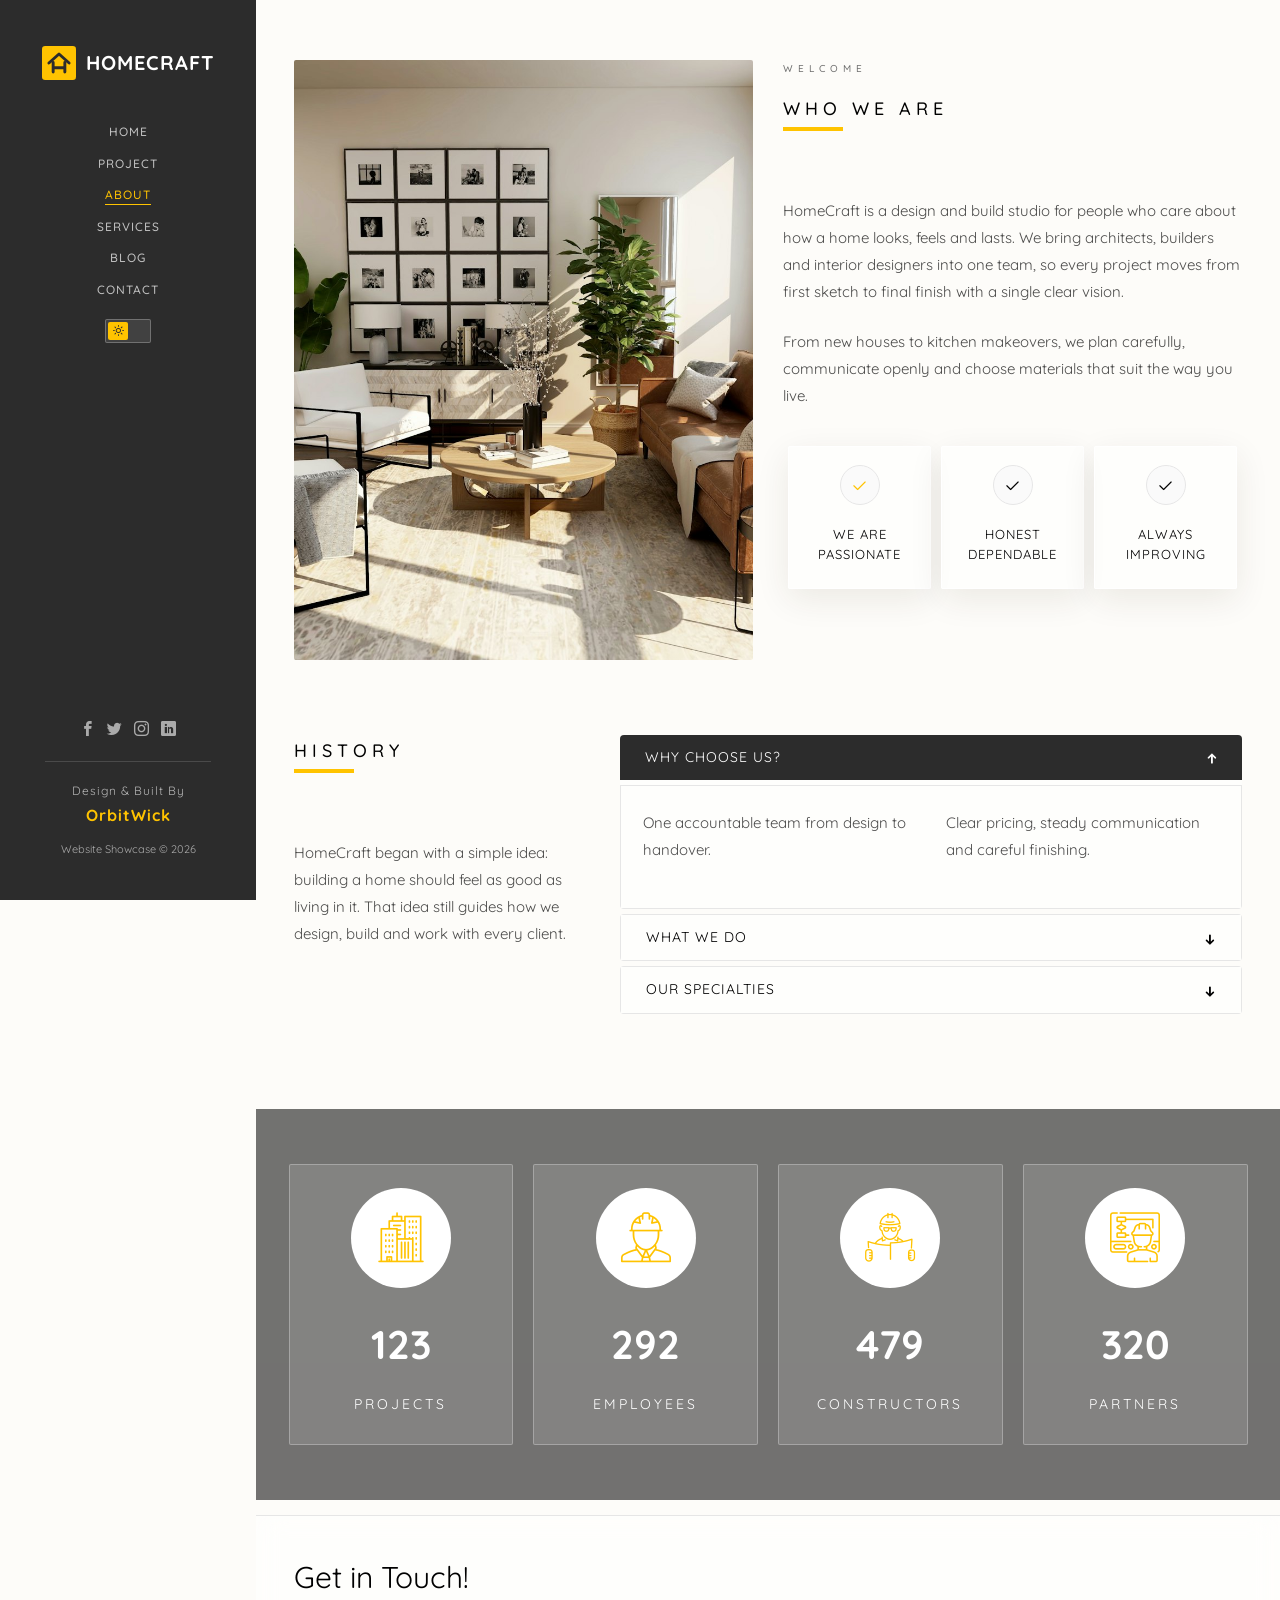
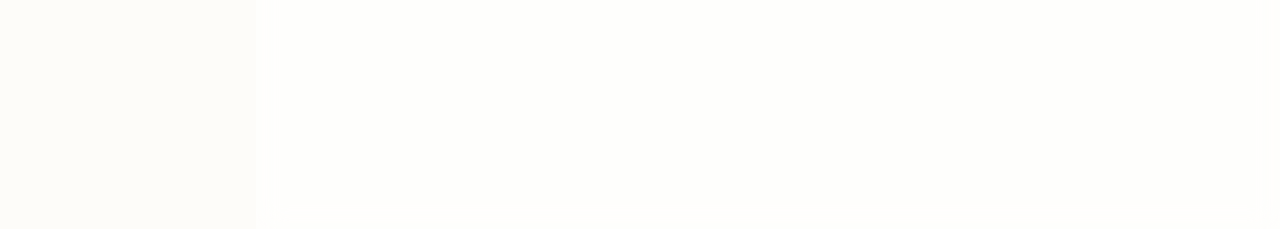
==== commit ab880ed2: "Version CSS and JS URLs to bypass stale browser caches Co-Authored-By: Claude Opus 5.5 <noreply@anth" ====
--- a/about.html
+++ b/about.html
@@ -29,28 +29,28 @@
 	<link href="https://fonts.googleapis.com/css?family=Quicksand:300,400,500,700&display=swap" rel="stylesheet">
 	
 	<!-- Animate.css -->
-	<link rel="stylesheet" href="css/animate.css">
+	<link rel="stylesheet" href="css/animate.css?v=2">
 	<!-- Icomoon Icon Fonts-->
-	<link rel="stylesheet" href="css/icomoon.css">
+	<link rel="stylesheet" href="css/icomoon.css?v=2">
 	<!-- Bootstrap  -->
-	<link rel="stylesheet" href="css/bootstrap.css">
+	<link rel="stylesheet" href="css/bootstrap.css?v=2">
 	<!-- Flexslider  -->
-	<link rel="stylesheet" href="css/flexslider.css">
+	<link rel="stylesheet" href="css/flexslider.css?v=2">
 	<!-- Flaticons  -->
-	<link rel="stylesheet" href="fonts/flaticon/font/flaticon.css">
+	<link rel="stylesheet" href="fonts/flaticon/font/flaticon.css?v=2">
 	<!-- Owl Carousel -->
-	<link rel="stylesheet" href="css/owl.carousel.min.css">
-	<link rel="stylesheet" href="css/owl.theme.default.min.css">
+	<link rel="stylesheet" href="css/owl.carousel.min.css?v=2">
+	<link rel="stylesheet" href="css/owl.theme.default.min.css?v=2">
 	<!-- Theme style  -->
-	<link rel="stylesheet" href="css/style.css">
+	<link rel="stylesheet" href="css/style.css?v=2">
 	<!-- HomeCraft theme, and glass -->
-	<link rel="stylesheet" href="css/homecraft.css">
+	<link rel="stylesheet" href="css/homecraft.css?v=2">
 
 	<!-- Modernizr JS -->
-	<script src="js/modernizr-2.6.2.min.js"></script>
+	<script src="js/modernizr-2.6.2.min.js?v=2"></script>
 	<!-- FOR IE9 below -->
 	<!--[if lt IE 9]>
-	<script src="js/respond.min.js"></script>
+	<script src="js/respond.min.js?v=2"></script>
 	<![endif]-->
 
 	</head>
@@ -238,25 +238,25 @@
 	</div>
 
 	<!-- jQuery -->
-	<script src="js/jquery.min.js"></script>
+	<script src="js/jquery.min.js?v=2"></script>
 	<!-- jQuery Easing -->
-	<script src="js/jquery.easing.1.3.js"></script>
+	<script src="js/jquery.easing.1.3.js?v=2"></script>
 	<!-- Bootstrap -->
-	<script src="js/bootstrap.min.js"></script>
+	<script src="js/bootstrap.min.js?v=2"></script>
 	<!-- Waypoints -->
-	<script src="js/jquery.waypoints.min.js"></script>
+	<script src="js/jquery.waypoints.min.js?v=2"></script>
 	<!-- Flexslider -->
-	<script src="js/jquery.flexslider-min.js"></script>
+	<script src="js/jquery.flexslider-min.js?v=2"></script>
 	<!-- Sticky Kit -->
-	<script src="js/sticky-kit.min.js"></script>
+	<script src="js/sticky-kit.min.js?v=2"></script>
 	<!-- Owl carousel -->
-	<script src="js/owl.carousel.min.js"></script>
+	<script src="js/owl.carousel.min.js?v=2"></script>
 	<!-- Counters -->
-	<script src="js/jquery.countTo.js"></script>
+	<script src="js/jquery.countTo.js?v=2"></script>
 	
 	
 	<!-- MAIN JS -->
-	<script src="js/main.js"></script>
+	<script src="js/main.js?v=2"></script>
 
 	</body>
 </html>
